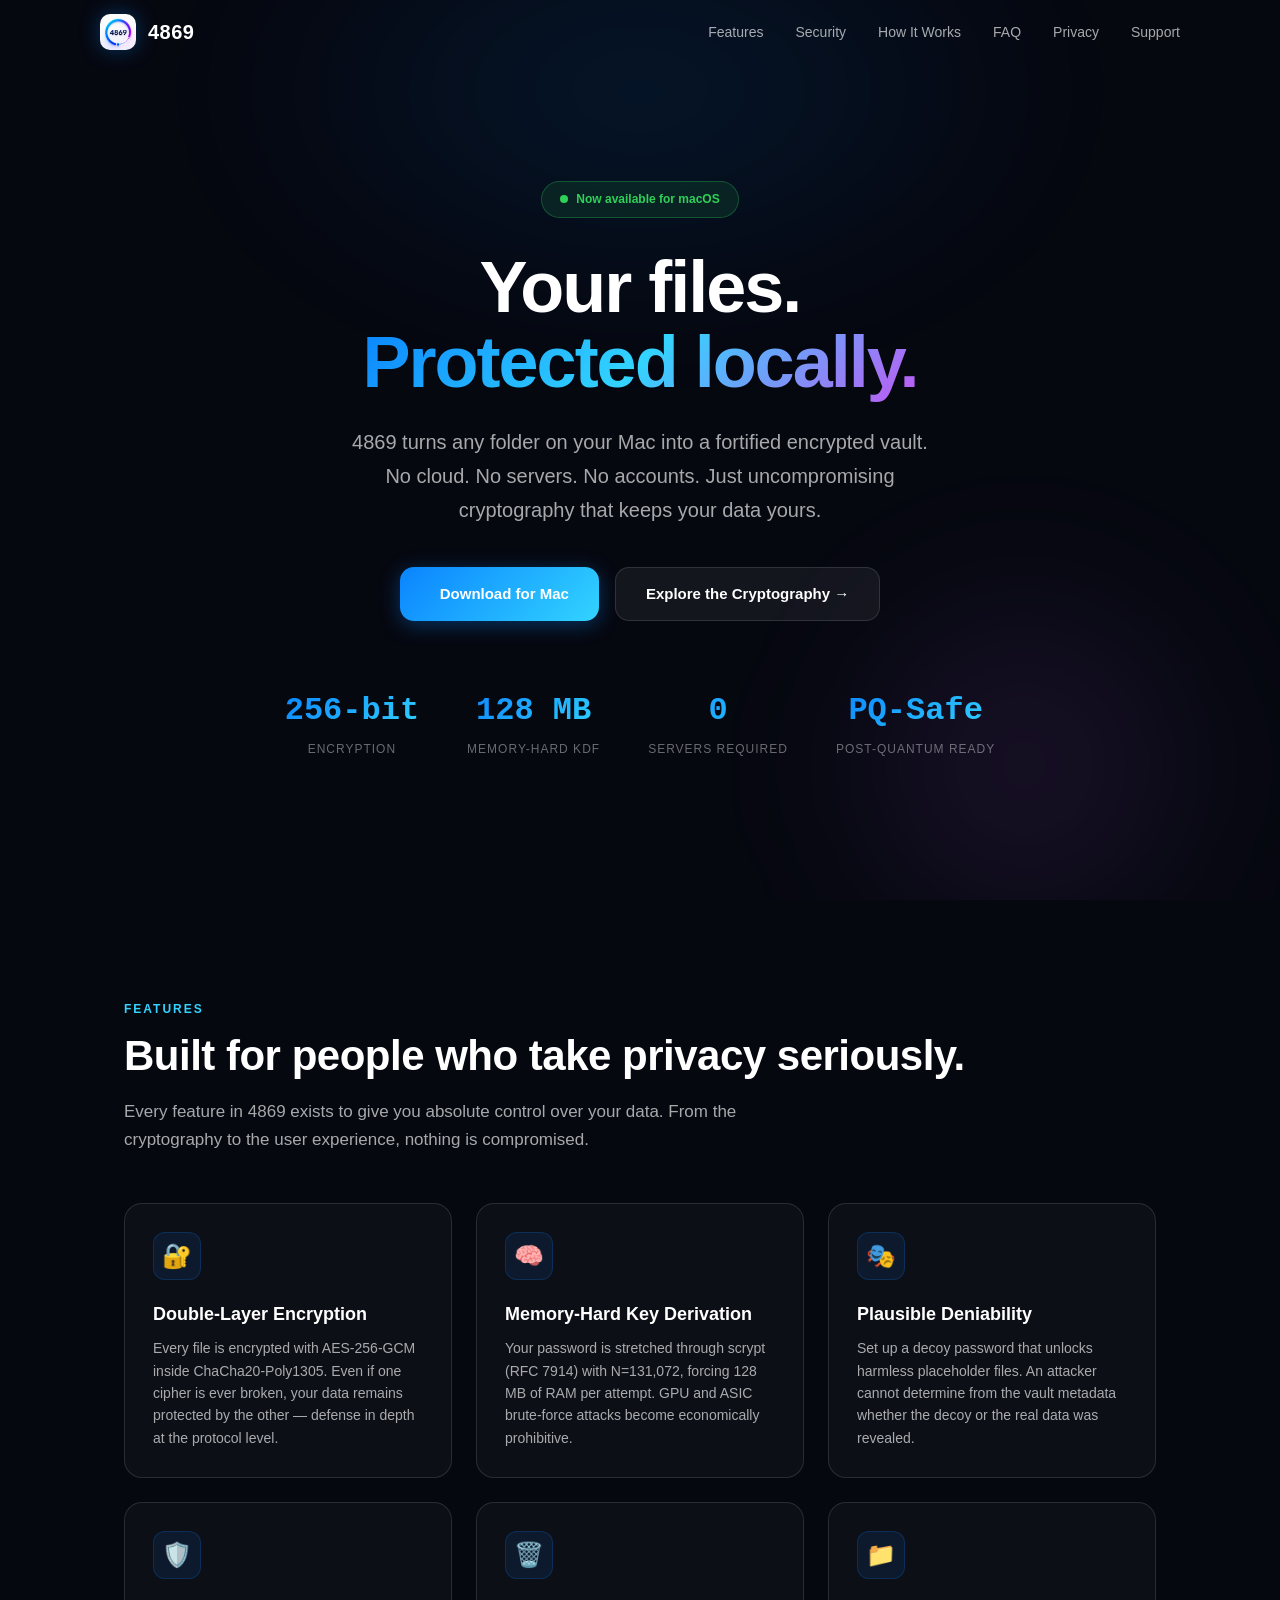
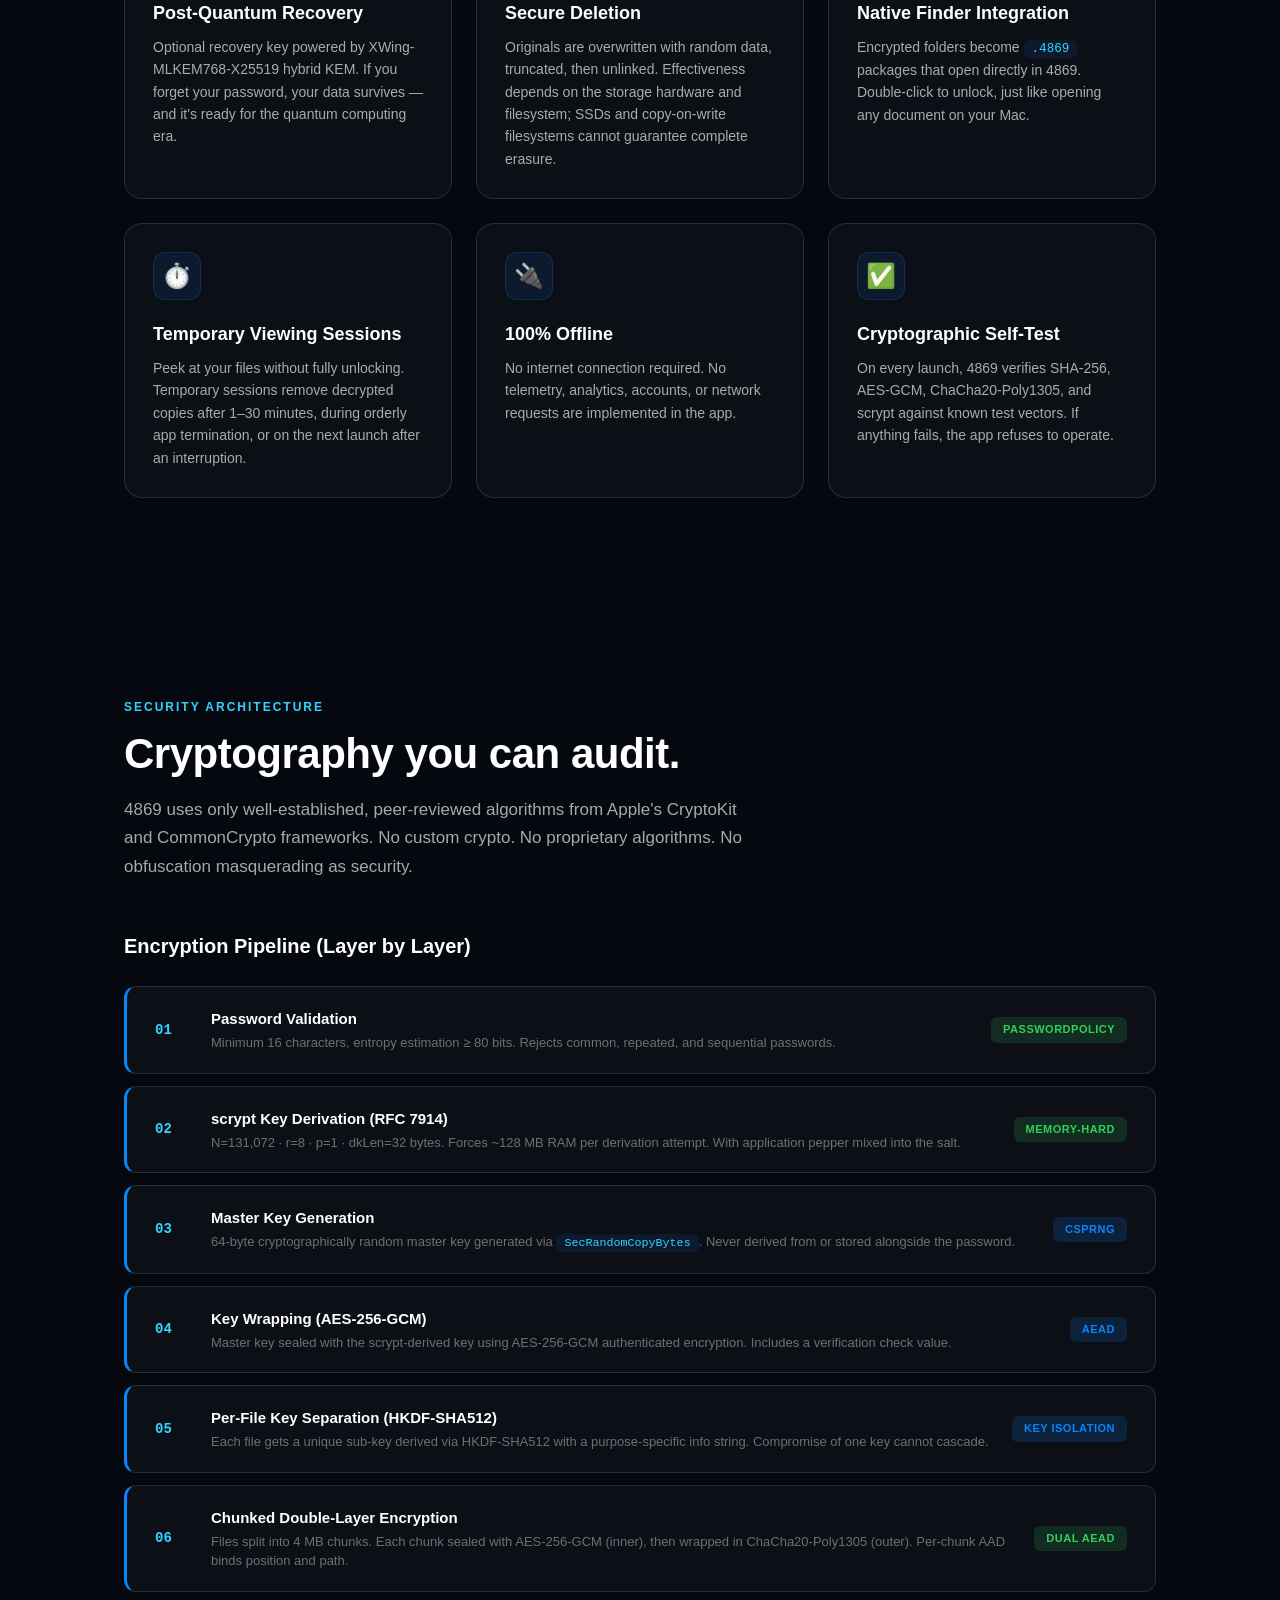
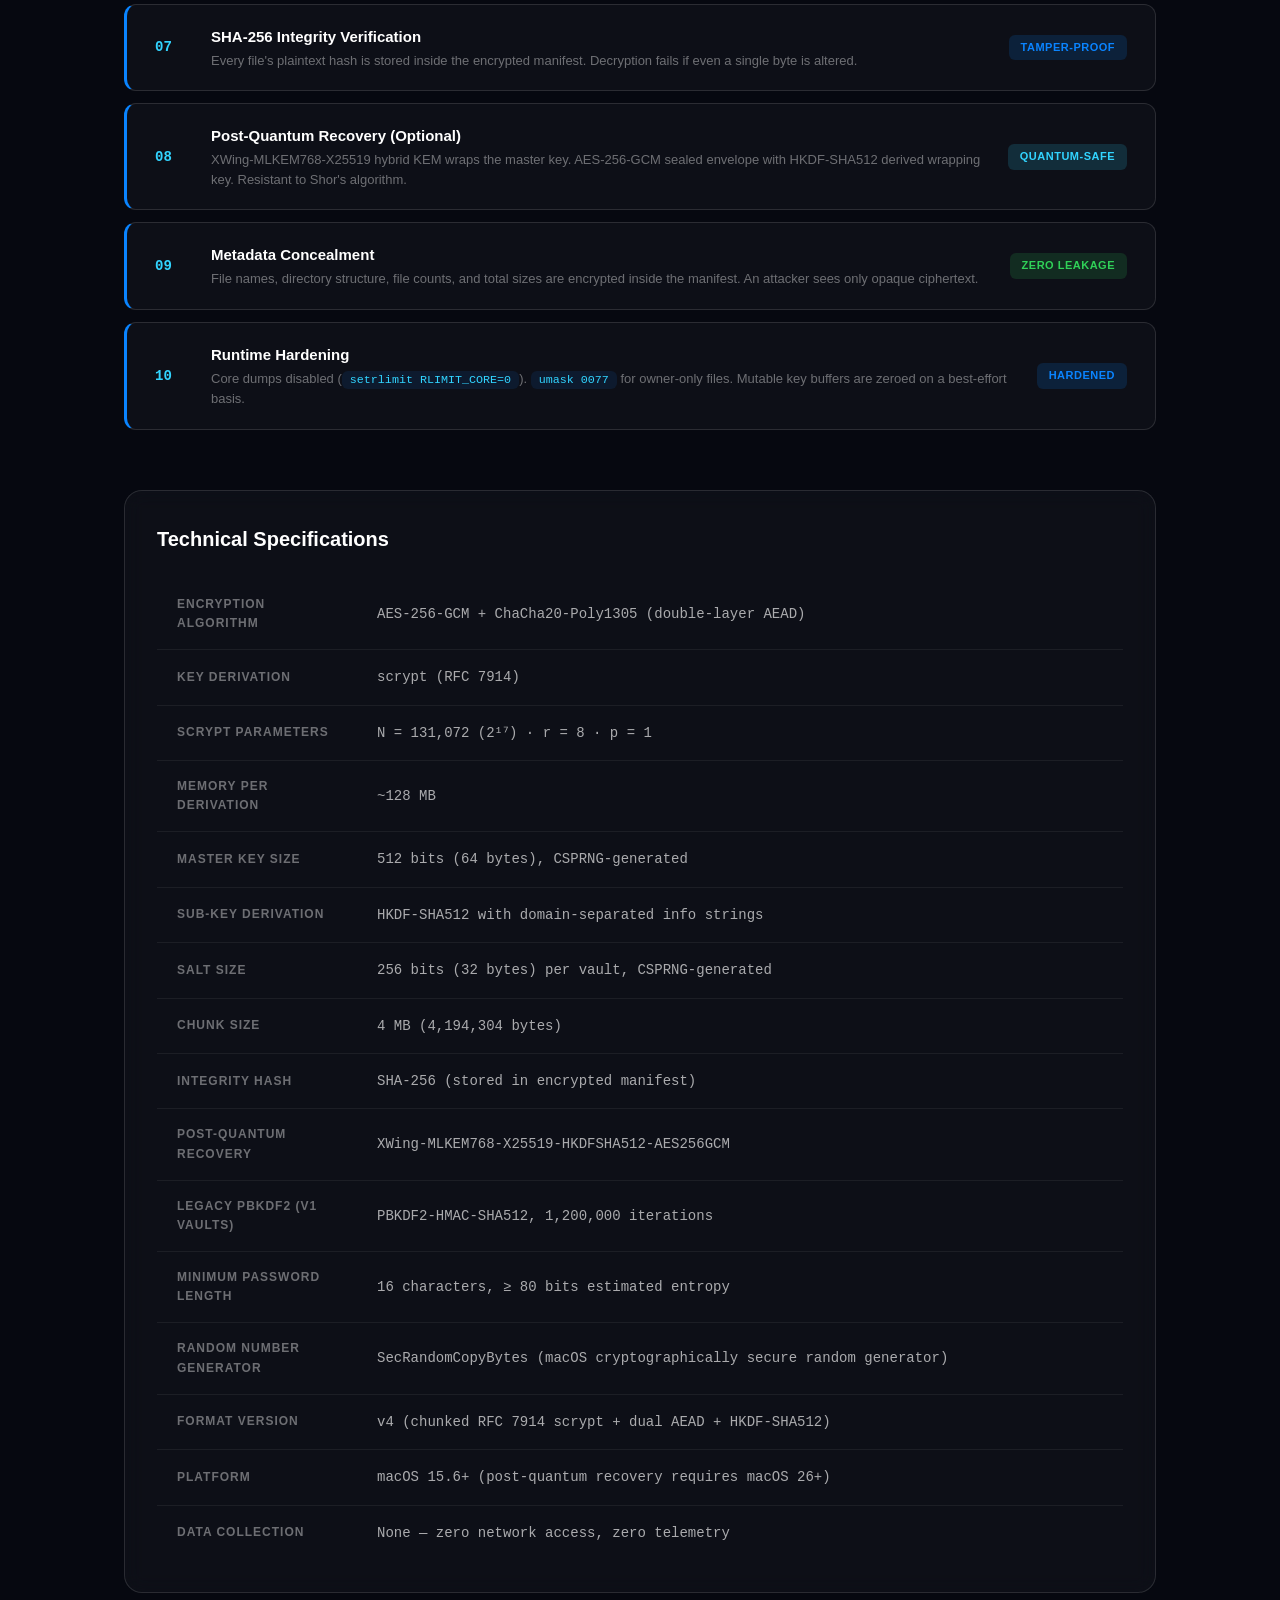
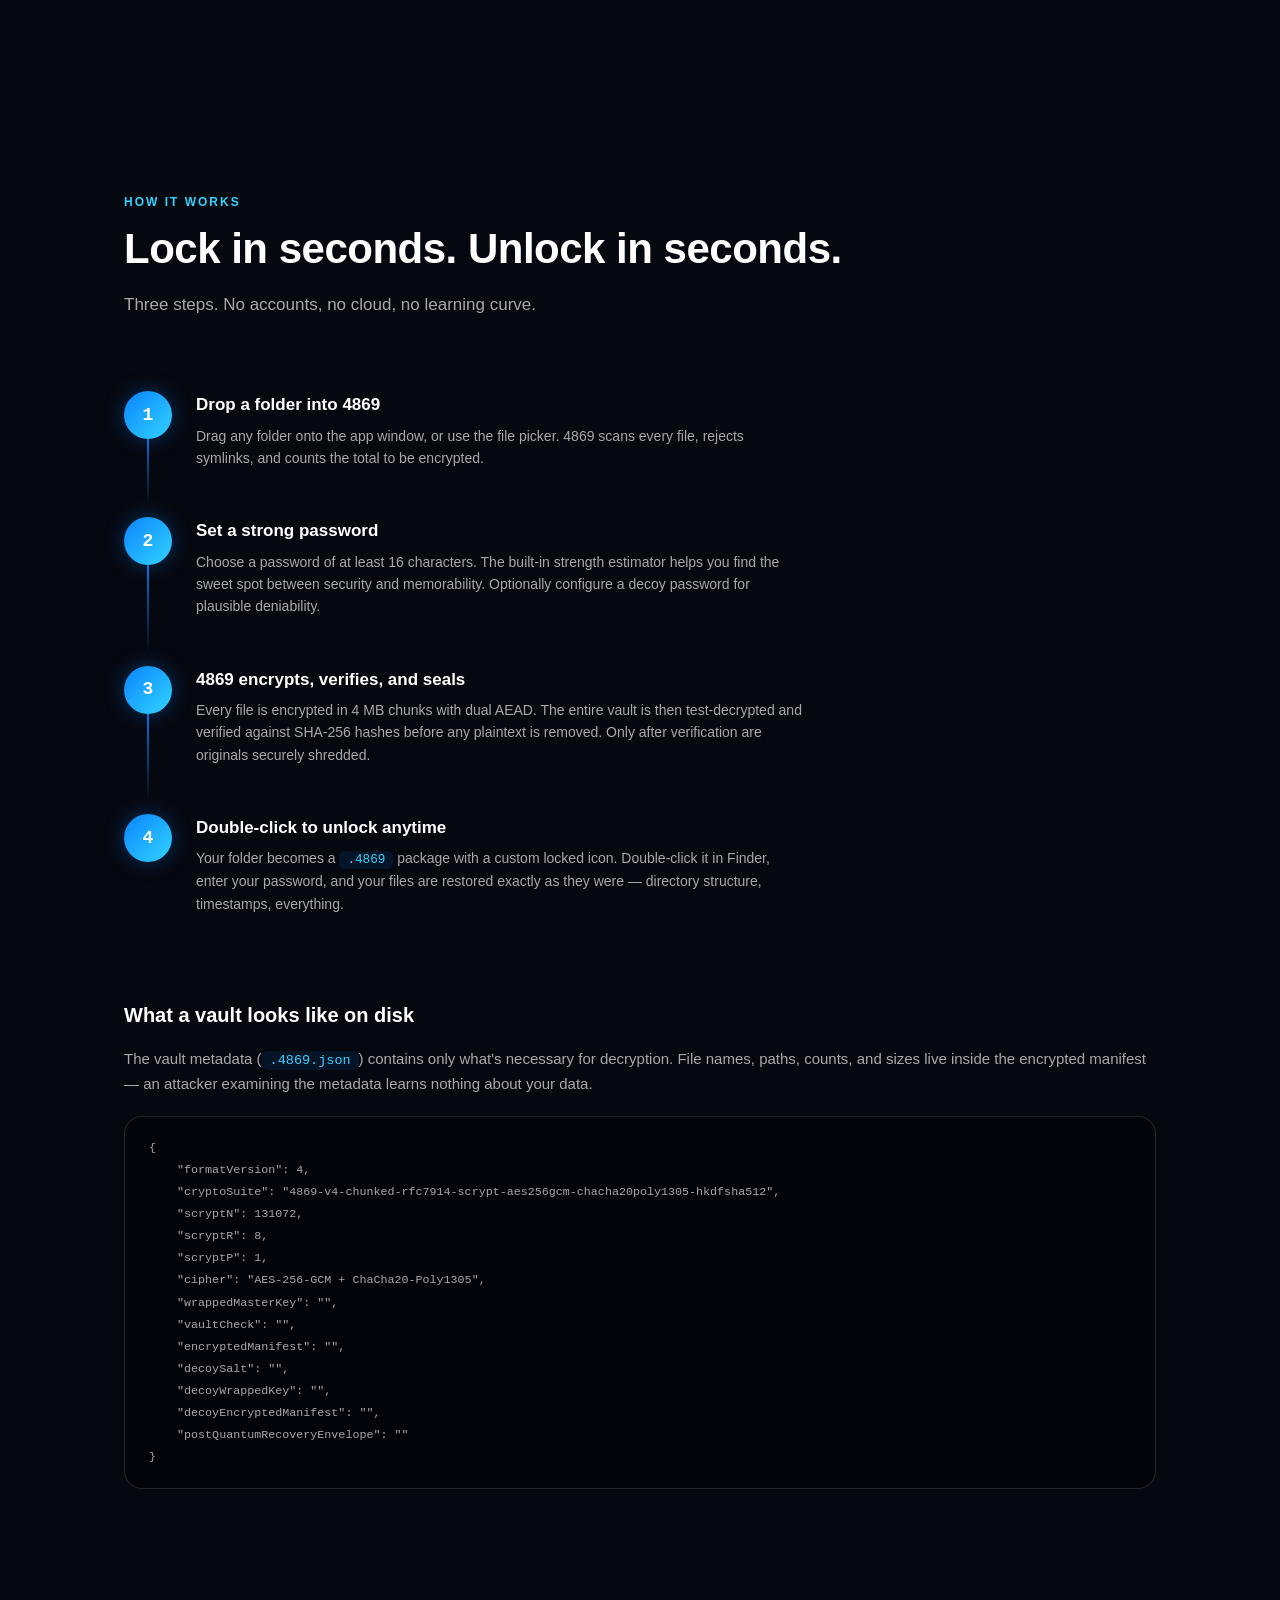
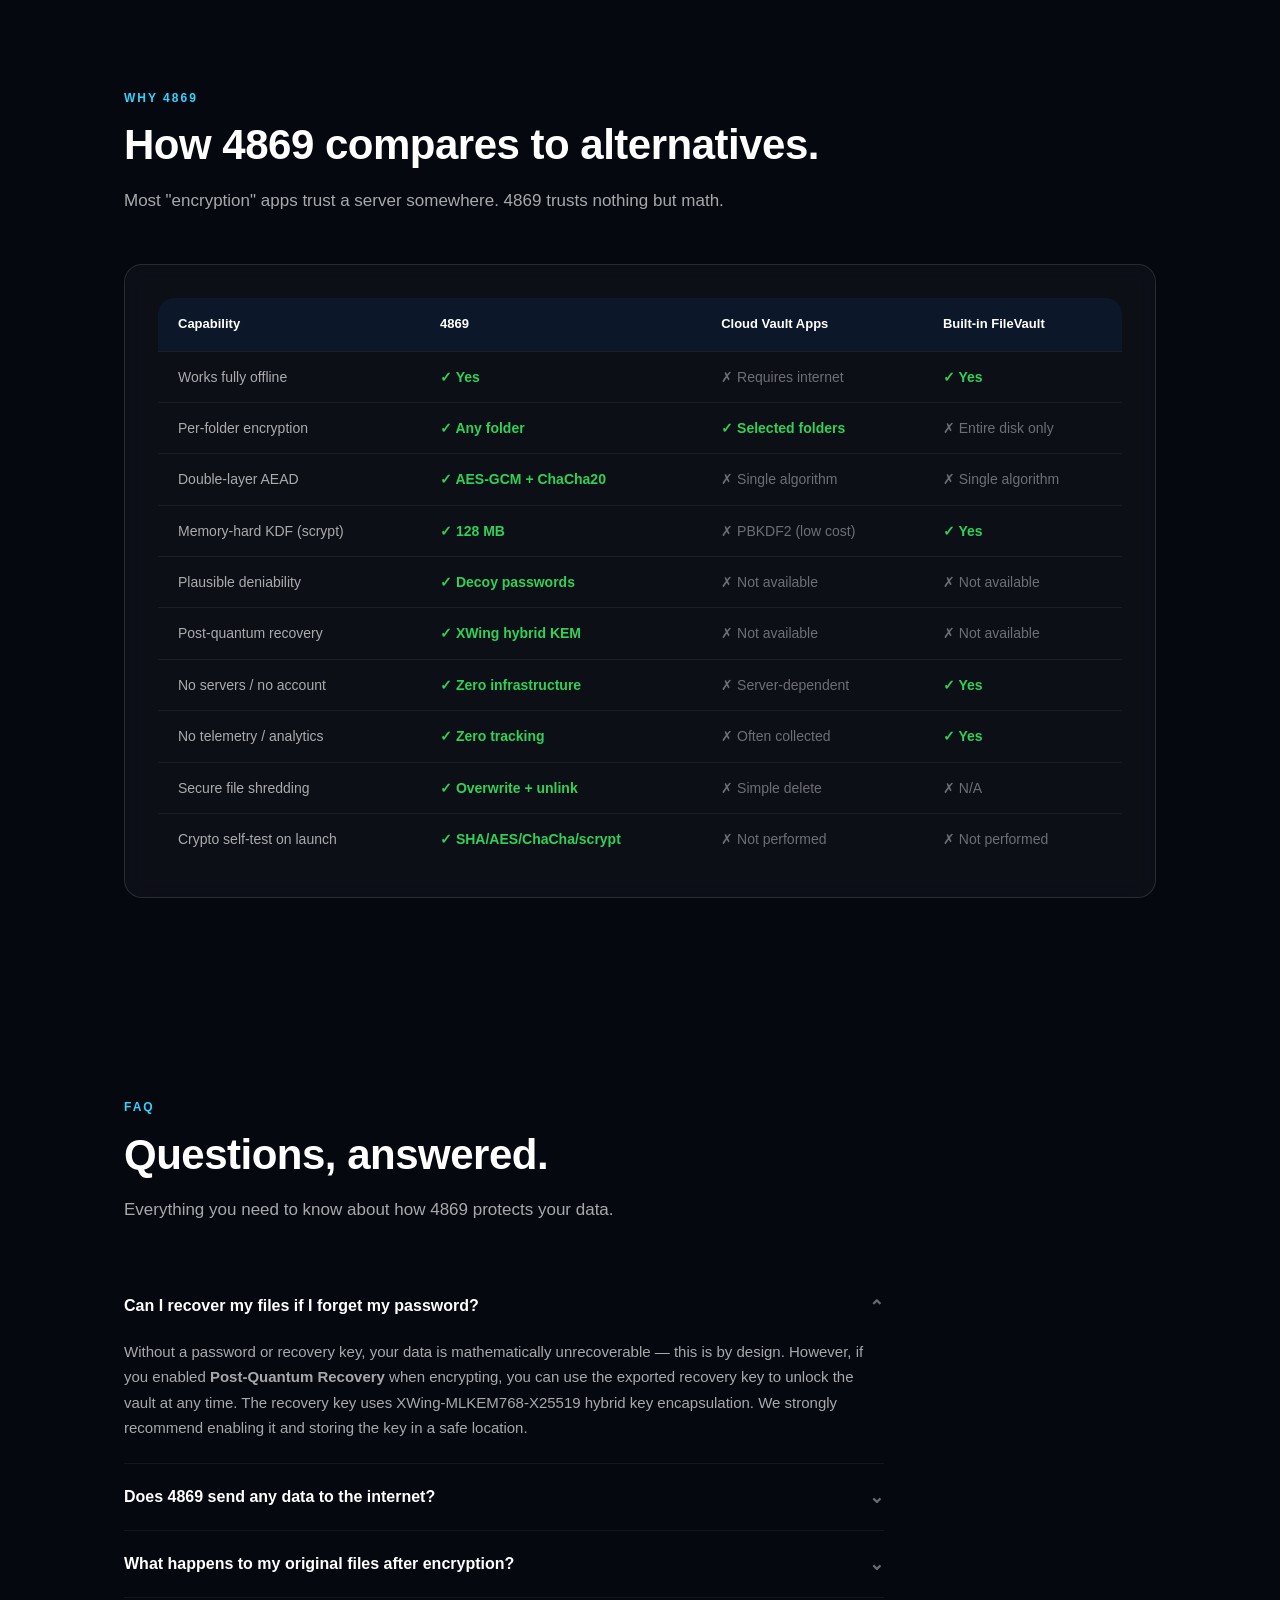
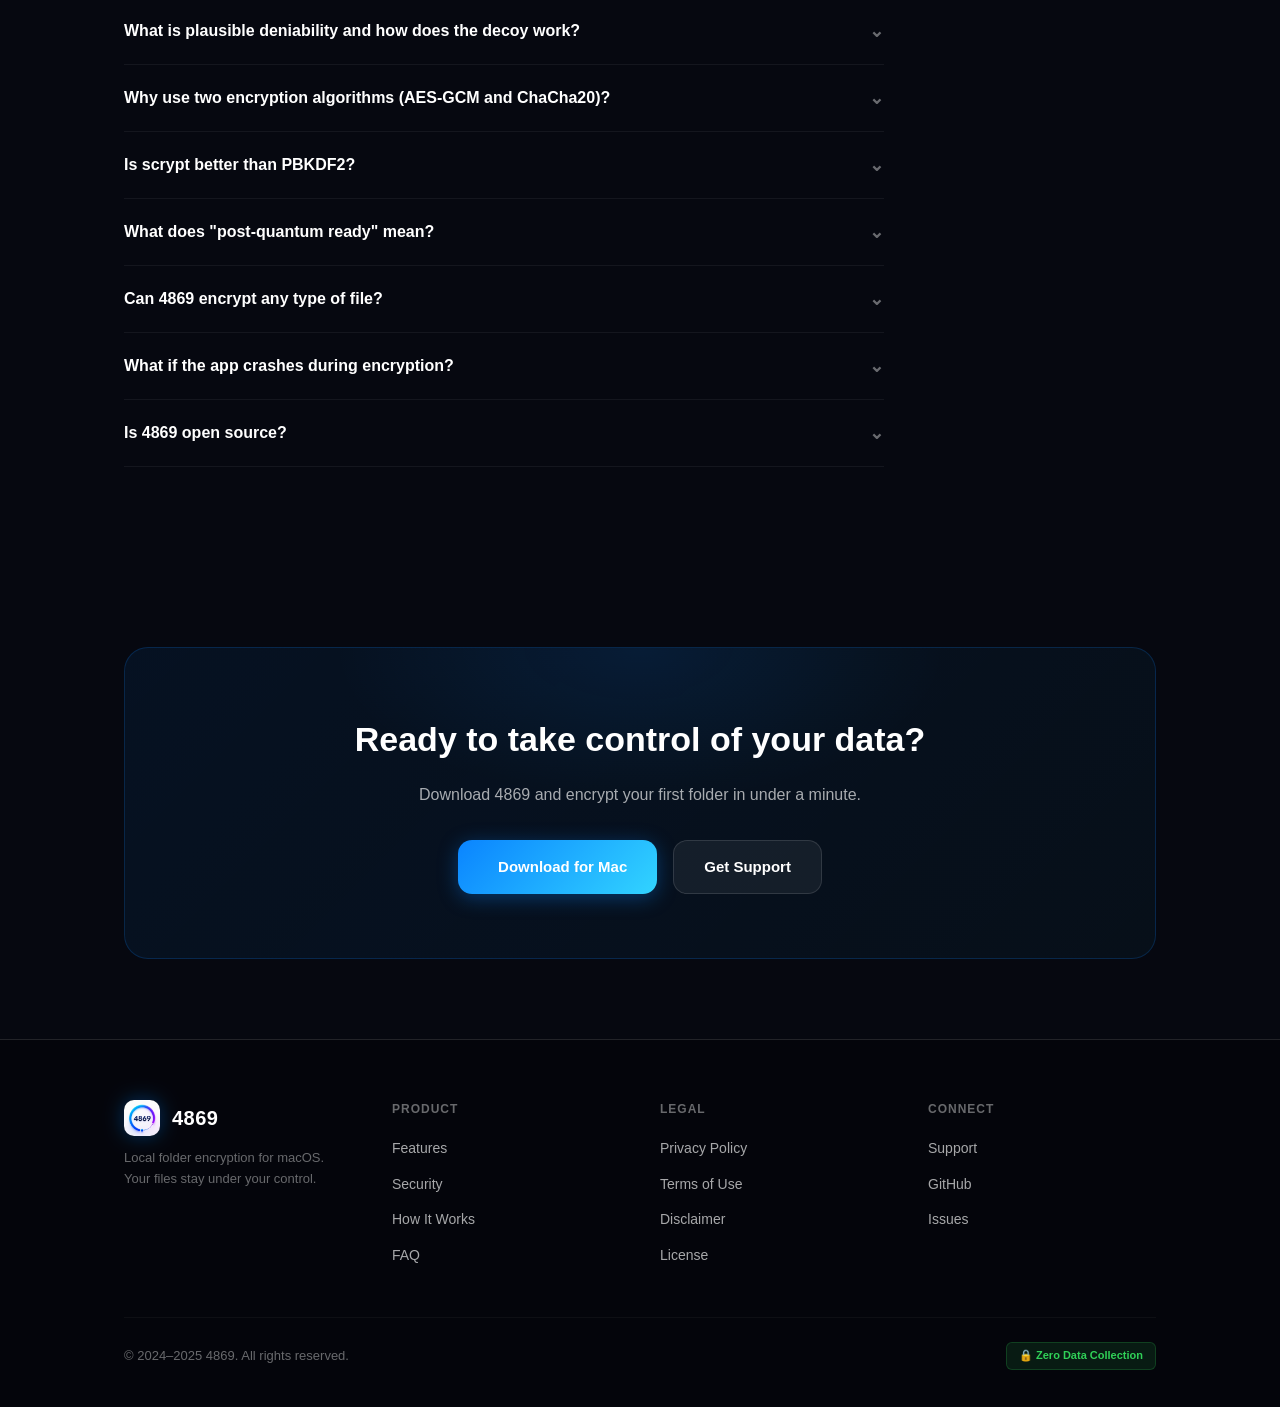
==== index.html @ 3e7af8b8 "Publish 4869 website" ====
<!DOCTYPE html>
<html lang="en">
<head>
    <meta charset="UTF-8">
    <meta name="viewport" content="width=device-width, initial-scale=1.0">
    <title>4869 — Local Encrypted Folder Vault for macOS</title>
    <meta name="description" content="4869 is a local encrypted folder vault for macOS. scrypt key derivation, AES-256-GCM + ChaCha20-Poly1305 double-layer encryption, post-quantum recovery, and plausible deniability. The app performs no network requests.">
    <meta name="keywords" content="encryption, AES-256, ChaCha20, scrypt, macOS, vault, folder encryption, post-quantum, plausible deniability, local encryption, zero-knowledge">
    <meta property="og:title" content="4869 — Local Encrypted Folder Vault">
    <meta property="og:description" content="Local folder encryption for macOS. No cloud service, accounts, telemetry, or tracking.">
    <meta property="og:type" content="website">
    <link rel="canonical" href="https://aaronyang47.github.io/4869/">
    <link rel="icon" type="image/png" href="images/logo.png">
    <link rel="stylesheet" href="css/style.css">
</head>
<body>
    <div class="bg-atmosphere"></div>

    <!-- ════════ NAVIGATION ════════ -->
    <nav class="navbar">
        <div class="nav-inner">
            <a href="index.html" class="nav-brand">
                <img src="images/logo.png" alt="4869 Logo" class="nav-logo-img">
                4869
            </a>
            <ul class="nav-links">
                <li><a href="#features">Features</a></li>
                <li><a href="#security">Security</a></li>
                <li><a href="#how-it-works">How It Works</a></li>
                <li><a href="#faq">FAQ</a></li>
                <li><a href="privacy-policy.html">Privacy</a></li>
                <li><a href="support.html">Support</a></li>
            </ul>
            <button class="nav-toggle" aria-label="Toggle menu">☰</button>
        </div>
    </nav>

    <!-- ════════ HERO ════════ -->
    <section class="hero" id="home">
        <div>
            <div class="hero-badge">
                <span class="dot"></span>
                Now available for macOS
            </div>
            <h1>Your files.<br><span class="gradient">Protected locally.</span></h1>
            <p class="hero-desc">
                4869 turns any folder on your Mac into a fortified encrypted vault.
                No cloud. No servers. No accounts. Just uncompromising cryptography
                that keeps your data yours.
            </p>
            <div class="hero-actions">
                <a href="https://github.com/AaronYang47/4869/releases/download/v1.0/4869-1.0.dmg" class="btn btn-primary">
                    <span></span> Download for Mac
                </a>
                <a href="#security" class="btn btn-secondary">
                    Explore the Cryptography →
                </a>
            </div>
            <div class="hero-stats">
                <div class="hero-stat">
                    <div class="hero-stat-value" data-count="256" data-suffix="-bit">0-bit</div>
                    <div class="hero-stat-label">Encryption</div>
                </div>
                <div class="hero-stat">
                    <div class="hero-stat-value" data-count="128" data-suffix=" MB">0 MB</div>
                    <div class="hero-stat-label">Memory-Hard KDF</div>
                </div>
                <div class="hero-stat">
                    <div class="hero-stat-value" data-count="0" data-suffix="">0</div>
                    <div class="hero-stat-label">Servers Required</div>
                </div>
                <div class="hero-stat">
                    <div class="hero-stat-value">PQ-Safe</div>
                    <div class="hero-stat-label">Post-Quantum Ready</div>
                </div>
            </div>
        </div>
    </section>

    <!-- ════════ FEATURES ════════ -->
    <section class="section" id="features">
        <div class="container">
            <div class="reveal">
                <div class="section-label">Features</div>
                <h2 class="section-title">Built for people who take privacy seriously.</h2>
                <p class="section-subtitle">
                    Every feature in 4869 exists to give you absolute control over your data.
                    From the cryptography to the user experience, nothing is compromised.
                </p>
            </div>

            <div class="feature-grid">
                <div class="feature-card reveal">
                    <div class="feature-icon">🔐</div>
                    <h3>Double-Layer Encryption</h3>
                    <p>Every file is encrypted with AES-256-GCM inside ChaCha20-Poly1305. Even if one cipher is ever broken, your data remains protected by the other — defense in depth at the protocol level.</p>
                </div>

                <div class="feature-card reveal">
                    <div class="feature-icon">🧠</div>
                    <h3>Memory-Hard Key Derivation</h3>
                    <p>Your password is stretched through scrypt (RFC 7914) with N=131,072, forcing 128 MB of RAM per attempt. GPU and ASIC brute-force attacks become economically prohibitive.</p>
                </div>

                <div class="feature-card reveal">
                    <div class="feature-icon">🎭</div>
                    <h3>Plausible Deniability</h3>
                    <p>Set up a decoy password that unlocks harmless placeholder files. An attacker cannot determine from the vault metadata whether the decoy or the real data was revealed.</p>
                </div>

                <div class="feature-card reveal">
                    <div class="feature-icon">🛡️</div>
                    <h3>Post-Quantum Recovery</h3>
                    <p>Optional recovery key powered by XWing-MLKEM768-X25519 hybrid KEM. If you forget your password, your data survives — and it's ready for the quantum computing era.</p>
                </div>

                <div class="feature-card reveal">
                    <div class="feature-icon">🗑️</div>
                    <h3>Secure Deletion</h3>
                    <p>Originals are overwritten with random data, truncated, then unlinked. Effectiveness depends on the storage hardware and filesystem; SSDs and copy-on-write filesystems cannot guarantee complete erasure.</p>
                </div>

                <div class="feature-card reveal">
                    <div class="feature-icon">📁</div>
                    <h3>Native Finder Integration</h3>
                    <p>Encrypted folders become <code>.4869</code> packages that open directly in 4869. Double-click to unlock, just like opening any document on your Mac.</p>
                </div>

                <div class="feature-card reveal">
                    <div class="feature-icon">⏱️</div>
                    <h3>Temporary Viewing Sessions</h3>
                    <p>Peek at your files without fully unlocking. Temporary sessions remove decrypted copies after 1–30 minutes, during orderly app termination, or on the next launch after an interruption.</p>
                </div>

                <div class="feature-card reveal">
                    <div class="feature-icon">🔌</div>
                    <h3>100% Offline</h3>
                    <p>No internet connection required. No telemetry, analytics, accounts, or network requests are implemented in the app.</p>
                </div>

                <div class="feature-card reveal">
                    <div class="feature-icon">✅</div>
                    <h3>Cryptographic Self-Test</h3>
                    <p>On every launch, 4869 verifies SHA-256, AES-GCM, ChaCha20-Poly1305, and scrypt against known test vectors. If anything fails, the app refuses to operate.</p>
                </div>
            </div>
        </div>
    </section>

    <!-- ════════ SECURITY ARCHITECTURE ════════ -->
    <section class="section" id="security">
        <div class="container">
            <div class="reveal">
                <div class="section-label">Security Architecture</div>
                <h2 class="section-title">Cryptography you can audit.</h2>
                <p class="section-subtitle">
                    4869 uses only well-established, peer-reviewed algorithms from Apple's
                    CryptoKit and CommonCrypto frameworks. No custom crypto. No proprietary
                    algorithms. No obfuscation masquerading as security.
                </p>
            </div>

            <!-- Crypto Stack -->
            <div class="reveal" style="margin-bottom: 60px;">
                <h3 style="font-size: 20px; margin-bottom: 24px;">Encryption Pipeline (Layer by Layer)</h3>
                <div class="crypto-stack">
                    <div class="crypto-layer">
                        <div class="crypto-layer-num">01</div>
                        <div>
                            <div class="crypto-layer-title">Password Validation</div>
                            <div class="crypto-layer-desc">Minimum 16 characters, entropy estimation ≥ 80 bits. Rejects common, repeated, and sequential passwords.</div>
                        </div>
                        <div class="crypto-layer-tag tag-excellent">PasswordPolicy</div>
                    </div>

                    <div class="crypto-layer">
                        <div class="crypto-layer-num">02</div>
                        <div>
                            <div class="crypto-layer-title">scrypt Key Derivation (RFC 7914)</div>
                            <div class="crypto-layer-desc">N=131,072 · r=8 · p=1 · dkLen=32 bytes. Forces ~128 MB RAM per derivation attempt. With application pepper mixed into the salt.</div>
                        </div>
                        <div class="crypto-layer-tag tag-excellent">Memory-Hard</div>
                    </div>

                    <div class="crypto-layer">
                        <div class="crypto-layer-num">03</div>
                        <div>
                            <div class="crypto-layer-title">Master Key Generation</div>
                            <div class="crypto-layer-desc">64-byte cryptographically random master key generated via <code>SecRandomCopyBytes</code>. Never derived from or stored alongside the password.</div>
                        </div>
                        <div class="crypto-layer-tag tag-strong">CSPRNG</div>
                    </div>

                    <div class="crypto-layer">
                        <div class="crypto-layer-num">04</div>
                        <div>
                            <div class="crypto-layer-title">Key Wrapping (AES-256-GCM)</div>
                            <div class="crypto-layer-desc">Master key sealed with the scrypt-derived key using AES-256-GCM authenticated encryption. Includes a verification check value.</div>
                        </div>
                        <div class="crypto-layer-tag tag-strong">AEAD</div>
                    </div>

                    <div class="crypto-layer">
                        <div class="crypto-layer-num">05</div>
                        <div>
                            <div class="crypto-layer-title">Per-File Key Separation (HKDF-SHA512)</div>
                            <div class="crypto-layer-desc">Each file gets a unique sub-key derived via HKDF-SHA512 with a purpose-specific info string. Compromise of one key cannot cascade.</div>
                        </div>
                        <div class="crypto-layer-tag tag-strong">Key Isolation</div>
                    </div>

                    <div class="crypto-layer">
                        <div class="crypto-layer-num">06</div>
                        <div>
                            <div class="crypto-layer-title">Chunked Double-Layer Encryption</div>
                            <div class="crypto-layer-desc">Files split into 4 MB chunks. Each chunk sealed with AES-256-GCM (inner), then wrapped in ChaCha20-Poly1305 (outer). Per-chunk AAD binds position and path.</div>
                        </div>
                        <div class="crypto-layer-tag tag-excellent">Dual AEAD</div>
                    </div>

                    <div class="crypto-layer">
                        <div class="crypto-layer-num">07</div>
                        <div>
                            <div class="crypto-layer-title">SHA-256 Integrity Verification</div>
                            <div class="crypto-layer-desc">Every file's plaintext hash is stored inside the encrypted manifest. Decryption fails if even a single byte is altered.</div>
                        </div>
                        <div class="crypto-layer-tag tag-strong">Tamper-Proof</div>
                    </div>

                    <div class="crypto-layer">
                        <div class="crypto-layer-num">08</div>
                        <div>
                            <div class="crypto-layer-title">Post-Quantum Recovery (Optional)</div>
                            <div class="crypto-layer-desc">XWing-MLKEM768-X25519 hybrid KEM wraps the master key. AES-256-GCM sealed envelope with HKDF-SHA512 derived wrapping key. Resistant to Shor's algorithm.</div>
                        </div>
                        <div class="crypto-layer-tag tag-quantum">Quantum-Safe</div>
                    </div>

                    <div class="crypto-layer">
                        <div class="crypto-layer-num">09</div>
                        <div>
                            <div class="crypto-layer-title">Metadata Concealment</div>
                            <div class="crypto-layer-desc">File names, directory structure, file counts, and total sizes are encrypted inside the manifest. An attacker sees only opaque ciphertext.</div>
                        </div>
                        <div class="crypto-layer-tag tag-excellent">Zero Leakage</div>
                    </div>

                    <div class="crypto-layer">
                        <div class="crypto-layer-num">10</div>
                        <div>
                            <div class="crypto-layer-title">Runtime Hardening</div>
                            <div class="crypto-layer-desc">Core dumps disabled (<code>setrlimit RLIMIT_CORE=0</code>). <code>umask 0077</code> for owner-only files. Mutable key buffers are zeroed on a best-effort basis.</div>
                        </div>
                        <div class="crypto-layer-tag tag-strong">Hardened</div>
                    </div>
                </div>
            </div>

            <!-- Technical Specs Table -->
            <div class="reveal glass-card" style="overflow-x: auto;">
                <h3 style="font-size: 20px; margin-bottom: 24px;">Technical Specifications</h3>
                <table class="specs-table">
                    <tr>
                        <th>Encryption Algorithm</th>
                        <td>AES-256-GCM + ChaCha20-Poly1305 (double-layer AEAD)</td>
                    </tr>
                    <tr>
                        <th>Key Derivation</th>
                        <td>scrypt (RFC 7914)</td>
                    </tr>
                    <tr>
                        <th>scrypt Parameters</th>
                        <td>N = 131,072 (2¹⁷) · r = 8 · p = 1</td>
                    </tr>
                    <tr>
                        <th>Memory per Derivation</th>
                        <td>~128 MB</td>
                    </tr>
                    <tr>
                        <th>Master Key Size</th>
                        <td>512 bits (64 bytes), CSPRNG-generated</td>
                    </tr>
                    <tr>
                        <th>Sub-Key Derivation</th>
                        <td>HKDF-SHA512 with domain-separated info strings</td>
                    </tr>
                    <tr>
                        <th>Salt Size</th>
                        <td>256 bits (32 bytes) per vault, CSPRNG-generated</td>
                    </tr>
                    <tr>
                        <th>Chunk Size</th>
                        <td>4 MB (4,194,304 bytes)</td>
                    </tr>
                    <tr>
                        <th>Integrity Hash</th>
                        <td>SHA-256 (stored in encrypted manifest)</td>
                    </tr>
                    <tr>
                        <th>Post-Quantum Recovery</th>
                        <td>XWing-MLKEM768-X25519-HKDFSHA512-AES256GCM</td>
                    </tr>
                    <tr>
                        <th>Legacy PBKDF2 (v1 vaults)</th>
                        <td>PBKDF2-HMAC-SHA512, 1,200,000 iterations</td>
                    </tr>
                    <tr>
                        <th>Minimum Password Length</th>
                        <td>16 characters, ≥ 80 bits estimated entropy</td>
                    </tr>
                    <tr>
                        <th>Random Number Generator</th>
                        <td>SecRandomCopyBytes (macOS cryptographically secure random generator)</td>
                    </tr>
                    <tr>
                        <th>Format Version</th>
                        <td>v4 (chunked RFC 7914 scrypt + dual AEAD + HKDF-SHA512)</td>
                    </tr>
                    <tr>
                        <th>Platform</th>
                        <td>macOS 15.6+ (post-quantum recovery requires macOS 26+)</td>
                    </tr>
                    <tr>
                        <th>Data Collection</th>
                        <td>None — zero network access, zero telemetry</td>
                    </tr>
                </table>
            </div>
        </div>
    </section>

    <!-- ════════ HOW IT WORKS ════════ -->
    <section class="section" id="how-it-works">
        <div class="container">
            <div class="reveal">
                <div class="section-label">How It Works</div>
                <h2 class="section-title">Lock in seconds. Unlock in seconds.</h2>
                <p class="section-subtitle">
                    Three steps. No accounts, no cloud, no learning curve.
                </p>
            </div>

            <div class="reveal" style="max-width: 680px;">
                <div class="step-flow">
                    <div class="step-item">
                        <div class="step-num">1</div>
                        <div class="step-content">
                            <h3>Drop a folder into 4869</h3>
                            <p>Drag any folder onto the app window, or use the file picker. 4869 scans every file, rejects symlinks, and counts the total to be encrypted.</p>
                        </div>
                    </div>
                    <div class="step-item">
                        <div class="step-num">2</div>
                        <div class="step-content">
                            <h3>Set a strong password</h3>
                            <p>Choose a password of at least 16 characters. The built-in strength estimator helps you find the sweet spot between security and memorability. Optionally configure a decoy password for plausible deniability.</p>
                        </div>
                    </div>
                    <div class="step-item">
                        <div class="step-num">3</div>
                        <div class="step-content">
                            <h3>4869 encrypts, verifies, and seals</h3>
                            <p>Every file is encrypted in 4 MB chunks with dual AEAD. The entire vault is then test-decrypted and verified against SHA-256 hashes before any plaintext is removed. Only after verification are originals securely shredded.</p>
                        </div>
                    </div>
                    <div class="step-item">
                        <div class="step-num">4</div>
                        <div class="step-content">
                            <h3>Double-click to unlock anytime</h3>
                            <p>Your folder becomes a <code>.4869</code> package with a custom locked icon. Double-click it in Finder, enter your password, and your files are restored exactly as they were — directory structure, timestamps, everything.</p>
                        </div>
                    </div>
                </div>
            </div>

            <!-- Code Example: Metadata Structure -->
            <div class="reveal" style="margin-top: 60px;">
                <h3 style="font-size: 20px; margin-bottom: 16px;">What a vault looks like on disk</h3>
                <p style="color: var(--text-secondary); margin-bottom: 20px; font-size: 15px;">
                    The vault metadata (<code>.4869.json</code>) contains only what's necessary for decryption.
                    File names, paths, counts, and sizes live inside the encrypted manifest —
                    an attacker examining the metadata learns nothing about your data.
                </p>
<pre><code>{
    "formatVersion": 4,
    "cryptoSuite": "4869-v4-chunked-rfc7914-scrypt-aes256gcm-chacha20poly1305-hkdfsha512",
    "scryptN": 131072,
    "scryptR": 8,
    "scryptP": 1,
    "cipher": "AES-256-GCM + ChaCha20-Poly1305",
    "wrappedMasterKey": "<base64: AES-256-GCM sealed master key>",
    "vaultCheck": "<base64: AEAD authentication check value>",
    "encryptedManifest": "<base64: dual-layer encrypted file manifest>",
    "decoySalt": "<base64: indistinguishable from real or random>",
    "decoyWrappedKey": "<base64: indistinguishable from real or random>",
    "decoyEncryptedManifest": "<base64: indistinguishable from real or random>",
    "postQuantumRecoveryEnvelope": "<base64: optional PQ recovery envelope>"
}</code></pre>
            </div>
        </div>
    </section>

    <!-- ════════ COMPARISON ════════ -->
    <section class="section" id="comparison">
        <div class="container">
            <div class="reveal">
                <div class="section-label">Why 4869</div>
                <h2 class="section-title">How 4869 compares to alternatives.</h2>
                <p class="section-subtitle">
                    Most "encryption" apps trust a server somewhere. 4869 trusts nothing but math.
                </p>
            </div>

            <div class="reveal glass-card" style="overflow-x: auto;">
                <table class="comparison-table">
                    <thead>
                        <tr>
                            <th>Capability</th>
                            <th>4869</th>
                            <th>Cloud Vault Apps</th>
                            <th>Built-in FileVault</th>
                        </tr>
                    </thead>
                    <tbody>
                        <tr>
                            <td>Works fully offline</td>
                            <td class="check">✓ Yes</td>
                            <td class="cross">✗ Requires internet</td>
                            <td class="check">✓ Yes</td>
                        </tr>
                        <tr>
                            <td>Per-folder encryption</td>
                            <td class="check">✓ Any folder</td>
                            <td class="check">✓ Selected folders</td>
                            <td class="cross">✗ Entire disk only</td>
                        </tr>
                        <tr>
                            <td>Double-layer AEAD</td>
                            <td class="check">✓ AES-GCM + ChaCha20</td>
                            <td class="cross">✗ Single algorithm</td>
                            <td class="cross">✗ Single algorithm</td>
                        </tr>
                        <tr>
                            <td>Memory-hard KDF (scrypt)</td>
                            <td class="check">✓ 128 MB</td>
                            <td class="cross">✗ PBKDF2 (low cost)</td>
                            <td class="check">✓ Yes</td>
                        </tr>
                        <tr>
                            <td>Plausible deniability</td>
                            <td class="check">✓ Decoy passwords</td>
                            <td class="cross">✗ Not available</td>
                            <td class="cross">✗ Not available</td>
                        </tr>
                        <tr>
                            <td>Post-quantum recovery</td>
                            <td class="check">✓ XWing hybrid KEM</td>
                            <td class="cross">✗ Not available</td>
                            <td class="cross">✗ Not available</td>
                        </tr>
                        <tr>
                            <td>No servers / no account</td>
                            <td class="check">✓ Zero infrastructure</td>
                            <td class="cross">✗ Server-dependent</td>
                            <td class="check">✓ Yes</td>
                        </tr>
                        <tr>
                            <td>No telemetry / analytics</td>
                            <td class="check">✓ Zero tracking</td>
                            <td class="cross">✗ Often collected</td>
                            <td class="check">✓ Yes</td>
                        </tr>
                        <tr>
                            <td>Secure file shredding</td>
                            <td class="check">✓ Overwrite + unlink</td>
                            <td class="cross">✗ Simple delete</td>
                            <td class="cross">✗ N/A</td>
                        </tr>
                        <tr>
                            <td>Crypto self-test on launch</td>
                            <td class="check">✓ SHA/AES/ChaCha/scrypt</td>
                            <td class="cross">✗ Not performed</td>
                            <td class="cross">✗ Not performed</td>
                        </tr>
                    </tbody>
                </table>
            </div>
        </div>
    </section>

    <!-- ════════ FAQ ════════ -->
    <section class="section" id="faq">
        <div class="container">
            <div class="reveal">
                <div class="section-label">FAQ</div>
                <h2 class="section-title">Questions, answered.</h2>
                <p class="section-subtitle">
                    Everything you need to know about how 4869 protects your data.
                </p>
            </div>

            <div class="reveal" style="max-width: 760px;">
                <div class="faq-item open">
                    <button class="faq-question">
                        Can I recover my files if I forget my password?
                        <span class="chevron">⌄</span>
                    </button>
                    <div class="faq-answer">
                        <div class="faq-answer-inner">
                            Without a password or recovery key, your data is mathematically unrecoverable — this is by design. However, if you enabled <strong>Post-Quantum Recovery</strong> when encrypting, you can use the exported recovery key to unlock the vault at any time. The recovery key uses XWing-MLKEM768-X25519 hybrid key encapsulation. We strongly recommend enabling it and storing the key in a safe location.
                        </div>
                    </div>
                </div>

                <div class="faq-item">
                    <button class="faq-question">
                        Does 4869 send any data to the internet?
                        <span class="chevron">⌄</span>
                    </button>
                    <div class="faq-answer">
                        <div class="faq-answer-inner">
                            No. The current version implements no servers, API calls, telemetry, crash reporting, analytics, or other network requests. You can run 4869 with your network connection disabled; its local encryption features work identically.
                        </div>
                    </div>
                </div>

                <div class="faq-item">
                    <button class="faq-question">
                        What happens to my original files after encryption?
                        <span class="chevron">⌄</span>
                    </button>
                    <div class="faq-answer">
                        <div class="faq-answer-inner">
                            After every encrypted file has been verified by test-decrypting it and checking its SHA-256 hash, 4869 securely shreds the originals. Each file is overwritten with cryptographically random data, truncated to zero bytes, then unlinked from the filesystem. This makes recovery with forensic tools (TestDisk, PhotoRec, Autopsy) impractical. On SSDs with wear-leveling, no software can guarantee 100% destruction, but 4869 raises the bar as high as the hardware allows.
                        </div>
                    </div>
                </div>

                <div class="faq-item">
                    <button class="faq-question">
                        What is plausible deniability and how does the decoy work?
                        <span class="chevron">⌄</span>
                    </button>
                    <div class="faq-answer">
                        <div class="faq-answer-inner">
                            When you set a decoy password, 4869 creates a second, hidden encrypted "slot" inside the vault metadata. If you are ever coerced into revealing your password, you can provide the decoy password instead. It will unlock a separate set of harmless files (either files you designate or a default placeholder). The vault metadata is designed so that an examiner cannot determine from its structure whether the real or decoy password was used. Even when no decoy is configured, the decoy fields are filled with random data that is indistinguishable from real encrypted content.
                        </div>
                    </div>
                </div>

                <div class="faq-item">
                    <button class="faq-question">
                        Why use two encryption algorithms (AES-GCM and ChaCha20)?
                        <span class="chevron">⌄</span>
                    </button>
                    <div class="faq-answer">
                        <div class="faq-answer-inner">
                            Defense in depth. Each file chunk is first sealed with AES-256-GCM, then the result is wrapped in ChaCha20-Poly1305. Both are authenticated encryption schemes (AEAD) — they provide confidentiality and integrity simultaneously. Using two independent algorithms means that even if a catastrophic vulnerability were discovered in one cipher, the other would still protect your data. This is the same principle behind TLS 1.3's hybrid designs.
                        </div>
                    </div>
                </div>

                <div class="faq-item">
                    <button class="faq-question">
                        Is scrypt better than PBKDF2?
                        <span class="chevron">⌄</span>
                    </button>
                    <div class="faq-answer">
                        <div class="faq-answer-inner">
                            For password-based encryption, yes. PBKDF2 is CPU-hard but not memory-hard — an attacker can build specialized hardware (ASICs) that compute millions of PBKDF2 attempts in parallel for very little cost. scrypt (RFC 7914) is both CPU-hard and memory-hard: each derivation attempt requires ~128 MB of RAM, which means an attacker would need to provision enormous amounts of memory to parallelize brute-force attacks. A 24 GB GPU can only run about 180 concurrent scrypt instances, making large-scale attacks economically impractical.
                        </div>
                    </div>
                </div>

                <div class="faq-item">
                    <button class="faq-question">
                        What does "post-quantum ready" mean?
                        <span class="chevron">⌄</span>
                    </button>
                    <div class="faq-answer">
                        <div class="faq-answer-inner">
                            Traditional public-key cryptography (RSA, ECC, Diffie-Hellman) can be broken by a sufficiently powerful quantum computer using Shor's algorithm. 4869's optional recovery system uses XWing, a hybrid Key Encapsulation Mechanism that combines ML-KEM-768 (NIST's post-quantum standard, formerly CRYSTALS-Kyber) with X25519 (classical elliptic curve). This means the recovery key remains secure even if large-scale quantum computers become a reality. XWing is available starting from macOS 26.
                        </div>
                    </div>
                </div>

                <div class="faq-item">
                    <button class="faq-question">
                        Can 4869 encrypt any type of file?
                        <span class="chevron">⌄</span>
                    </button>
                    <div class="faq-answer">
                        <div class="faq-answer-inner">
                            4869 can encrypt any regular file — documents, photos, videos, databases, archives, source code, anything. It preserves the complete directory structure (including empty folders) and file modification timestamps. The only restriction is that symbolic links are rejected for security reasons. There is no file size limit; large files are processed in 4 MB chunks to keep memory usage flat.
                        </div>
                    </div>
                </div>

                <div class="faq-item">
                    <button class="faq-question">
                        What if the app crashes during encryption?
                        <span class="chevron">⌄</span>
                    </button>
                    <div class="faq-answer">
                        <div class="faq-answer-inner">
                            4869 is designed for crash safety. During encryption, all work happens in temporary directories. The original files are not touched until every encrypted chunk has been written, verified by test-decryption, and confirmed via SHA-256. Only then are originals removed. If the app crashes at any point, the temporary data is cleaned up on the next launch, and your original files remain completely intact. The app also supports a rollback mechanism that re-decrypts committed data if plaintext cleanup fails.
                        </div>
                    </div>
                </div>

                <div class="faq-item">
                    <button class="faq-question">
                        Is 4869 open source?
                        <span class="chevron">⌄</span>
                    </button>
                    <div class="faq-answer">
                        <div class="faq-answer-inner">
                            The website, release downloads, security documentation, and issue tracker are available on <a href="https://github.com/AaronYang47/4869" style="color: var(--accent-cyan);">GitHub</a>. The cryptographic design is documented for independent review.
                        </div>
                    </div>
                </div>
            </div>
        </div>
    </section>

    <!-- ════════ CTA ════════ -->
    <section class="section cta-section">
        <div class="container">
            <div class="cta-box reveal">
                <h2>Ready to take control of your data?</h2>
                <p>Download 4869 and encrypt your first folder in under a minute.</p>
                <div class="hero-actions">
                    <a href="https://github.com/AaronYang47/4869/releases/download/v1.0/4869-1.0.dmg" class="btn btn-primary">
                        <span></span> Download for Mac
                    </a>
                    <a href="support.html" class="btn btn-secondary">Get Support</a>
                </div>
            </div>
        </div>
    </section>

    <!-- ════════ FOOTER ════════ -->
    <footer class="footer">
        <div class="container">
            <div class="footer-grid">
                <div class="footer-brand">
                    <div class="nav-brand">
                        <img src="images/logo.png" alt="4869 Logo" class="nav-logo-img">
                        4869
                    </div>
                    <p>Local folder encryption for macOS. Your files stay under your control.</p>
                </div>
                <div class="footer-col">
                    <h4>Product</h4>
                    <ul>
                        <li><a href="#features">Features</a></li>
                        <li><a href="#security">Security</a></li>
                        <li><a href="#how-it-works">How It Works</a></li>
                        <li><a href="#faq">FAQ</a></li>
                    </ul>
                </div>
                <div class="footer-col">
                    <h4>Legal</h4>
                    <ul>
                        <li><a href="privacy-policy.html">Privacy Policy</a></li>
                        <li><a href="terms.html">Terms of Use</a></li>
                        <li><a href="terms.html#disclaimer">Disclaimer</a></li>
                        <li><a href="terms.html#license">License</a></li>
                    </ul>
                </div>
                <div class="footer-col">
                    <h4>Connect</h4>
                    <ul>
                        <li><a href="support.html">Support</a></li>
                        <li><a href="https://github.com/AaronYang47/4869">GitHub</a></li>
                        <li><a href="https://github.com/AaronYang47/4869/issues">Issues</a></li>
                    </ul>
                </div>
            </div>
            <div class="footer-bottom">
                <p>&copy; 2024–2025 4869. All rights reserved.</p>
                <span class="footer-badge">🔒 Zero Data Collection</span>
            </div>
        </div>
    </footer>

    <script src="js/main.js"></script>
</body>
</html>
---- css/style.css ----
/* ============================================
   4869 — Encryption Vault Website
   Dark Glass-Morphism Design System
   ============================================ */

:root {
    --bg-primary: #060810;
    --bg-secondary: #0a0e1a;
    --bg-card: rgba(255, 255, 255, 0.03);
    --bg-card-hover: rgba(255, 255, 255, 0.05);
    --glass-border: rgba(255, 255, 255, 0.12);
    --text-primary: #ffffff;
    --text-secondary: rgba(255, 255, 255, 0.65);
    --text-tertiary: rgba(255, 255, 255, 0.4);
    --accent: #0a84ff;
    --accent-glow: rgba(10, 132, 255, 0.35);
    --accent-cyan: #32d4ff;
    --accent-green: #30d158;
    --accent-orange: #ff9f0a;
    --accent-red: #ff453a;
    --accent-purple: #bf5af2;
    --radius-sm: 12px;
    --radius-md: 18px;
    --radius-lg: 24px;
    --transition: 0.3s cubic-bezier(0.4, 0, 0.2, 1);
    --font-sans: -apple-system, BlinkMacSystemFont, 'SF Pro Display', 'Inter', 'Segoe UI', Roboto, sans-serif;
    --font-mono: 'SF Mono', 'Fira Code', 'Cascadia Code', Consolas, monospace;
    --max-width: 1080px;
}

/* ── Reset & Base ──────────────────────────── */

*, *::before, *::after {
    margin: 0;
    padding: 0;
    box-sizing: border-box;
}

html {
    scroll-behavior: smooth;
    -webkit-font-smoothing: antialiased;
    -moz-osx-font-smoothing: grayscale;
}

body {
    font-family: var(--font-sans);
    background: var(--bg-primary);
    color: var(--text-primary);
    line-height: 1.6;
    overflow-x: hidden;
    min-height: 100vh;
}

a {
    color: inherit;
    text-decoration: none;
    transition: color var(--transition);
}

a:hover {
    color: var(--accent-cyan);
}

code {
    font-family: var(--font-mono);
    font-size: 0.9em;
    background: rgba(10, 132, 255, 0.1);
    color: var(--accent-cyan);
    padding: 2px 8px;
    border-radius: 6px;
}

pre {
    font-family: var(--font-mono);
    background: rgba(0, 0, 0, 0.4);
    border: 1px solid var(--glass-border);
    border-radius: var(--radius-md);
    padding: 20px 24px;
    overflow-x: auto;
    font-size: 13px;
    line-height: 1.7;
    color: var(--text-secondary);
}

pre code {
    background: none;
    color: inherit;
    padding: 0;
}

/* ── Background Atmosphere ─────────────────── */

.bg-atmosphere {
    position: fixed;
    inset: 0;
    z-index: -1;
    overflow: hidden;
}

.bg-atmosphere::before {
    content: '';
    position: absolute;
    top: -20%;
    left: 50%;
    transform: translateX(-50%);
    width: 80vw;
    height: 60vh;
    background: radial-gradient(ellipse at center, var(--accent-glow), transparent 60%);
    opacity: 0.4;
    filter: blur(80px);
    animation: drift 20s ease-in-out infinite alternate;
}

.bg-atmosphere::after {
    content: '';
    position: absolute;
    bottom: -10%;
    right: -5%;
    width: 50vw;
    height: 50vh;
    background: radial-gradient(circle, rgba(191, 90, 242, 0.12), transparent 60%);
    filter: blur(60px);
    animation: drift 25s ease-in-out infinite alternate-reverse;
}

@keyframes drift {
    0%   { transform: translateX(-50%) translateY(0); }
    100% { transform: translateX(-45%) translateY(30px); }
}

/* ── Navigation ────────────────────────────── */

.navbar {
    position: fixed;
    top: 0;
    left: 0;
    right: 0;
    z-index: 100;
    padding: 0 24px;
    transition: all var(--transition);
}

.navbar.scrolled {
    backdrop-filter: blur(20px) saturate(180%);
    -webkit-backdrop-filter: blur(20px) saturate(180%);
    background: rgba(6, 8, 16, 0.72);
    border-bottom: 1px solid var(--glass-border);
}

.nav-inner {
    max-width: var(--max-width);
    margin: 0 auto;
    height: 64px;
    display: flex;
    align-items: center;
    justify-content: space-between;
}

.nav-brand {
    display: flex;
    align-items: center;
    gap: 12px;
    font-size: 20px;
    font-weight: 700;
    letter-spacing: 0.5px;
}

.nav-logo-img {
    width: 36px;
    height: 36px;
    border-radius: 10px;
    object-fit: cover;
    box-shadow: 0 0 20px var(--accent-glow);
}

.nav-links {
    display: flex;
    align-items: center;
    gap: 32px;
    list-style: none;
}

.nav-links a {
    font-size: 14px;
    font-weight: 500;
    color: var(--text-secondary);
    transition: color var(--transition);
}

.nav-links a:hover {
    color: var(--text-primary);
}

.nav-links a.active {
    color: var(--accent-cyan);
}

.nav-toggle {
    display: none;
    background: none;
    border: none;
    color: var(--text-primary);
    font-size: 24px;
    cursor: pointer;
}

/* ── Layout Containers ─────────────────────── */

.container {
    max-width: var(--max-width);
    margin: 0 auto;
    padding: 0 24px;
}

.section {
    padding: 100px 0;
    position: relative;
}

.section-tight {
    padding: 60px 0;
}

.section-label {
    font-size: 12px;
    font-weight: 700;
    letter-spacing: 2px;
    text-transform: uppercase;
    color: var(--accent-cyan);
    margin-bottom: 12px;
}

.section-title {
    font-size: clamp(28px, 4vw, 42px);
    font-weight: 700;
    letter-spacing: -0.5px;
    margin-bottom: 16px;
    line-height: 1.2;
}

.section-subtitle {
    font-size: 17px;
    color: var(--text-secondary);
    max-width: 640px;
    margin-bottom: 48px;
    line-height: 1.7;
}

/* ── Hero Section ──────────────────────────── */

.hero {
    min-height: 100vh;
    display: flex;
    align-items: center;
    justify-content: center;
    text-align: center;
    padding: 120px 24px 80px;
    position: relative;
}

.hero-badge {
    display: inline-flex;
    align-items: center;
    gap: 8px;
    padding: 8px 18px;
    border-radius: 100px;
    background: rgba(48, 209, 88, 0.1);
    border: 1px solid rgba(48, 209, 88, 0.3);
    font-size: 12px;
    font-weight: 600;
    color: var(--accent-green);
    margin-bottom: 32px;
    animation: fadeUp 0.8s ease;
}

.hero-badge .dot {
    width: 8px;
    height: 8px;
    border-radius: 50%;
    background: var(--accent-green);
    animation: pulse 2s ease infinite;
}

.hero h1 {
    font-size: clamp(40px, 7vw, 72px);
    font-weight: 800;
    letter-spacing: -2px;
    line-height: 1.05;
    margin-bottom: 24px;
    animation: fadeUp 0.8s ease 0.1s both;
}

.hero h1 .gradient {
    background: linear-gradient(135deg, var(--accent), var(--accent-cyan), var(--accent-purple));
    -webkit-background-clip: text;
    background-clip: text;
    -webkit-text-fill-color: transparent;
}

.hero-desc {
    font-size: clamp(16px, 2vw, 20px);
    color: var(--text-secondary);
    max-width: 600px;
    margin: 0 auto 40px;
    line-height: 1.7;
    animation: fadeUp 0.8s ease 0.2s both;
}

.hero-actions {
    display: flex;
    gap: 16px;
    justify-content: center;
    flex-wrap: wrap;
    animation: fadeUp 0.8s ease 0.3s both;
}

.hero-stats {
    display: flex;
    gap: 48px;
    justify-content: center;
    margin-top: 64px;
    flex-wrap: wrap;
    animation: fadeUp 0.8s ease 0.4s both;
}

.hero-stat {
    text-align: center;
}

.hero-stat-value {
    font-size: 32px;
    font-weight: 800;
    background: linear-gradient(135deg, var(--accent), var(--accent-cyan));
    -webkit-background-clip: text;
    background-clip: text;
    -webkit-text-fill-color: transparent;
    font-family: var(--font-mono);
}

.hero-stat-label {
    font-size: 12px;
    color: var(--text-tertiary);
    text-transform: uppercase;
    letter-spacing: 1px;
    margin-top: 4px;
}

/* ── Buttons ───────────────────────────────── */

.btn {
    display: inline-flex;
    align-items: center;
    gap: 10px;
    padding: 14px 30px;
    border-radius: 14px;
    font-size: 15px;
    font-weight: 600;
    cursor: pointer;
    border: none;
    transition: all var(--transition);
    font-family: inherit;
}

.btn-primary {
    background: linear-gradient(135deg, var(--accent), var(--accent-cyan));
    color: white;
    box-shadow: 0 4px 20px var(--accent-glow);
}

.btn-primary:hover {
    transform: translateY(-2px);
    box-shadow: 0 8px 30px var(--accent-glow);
    color: white;
}

.btn-secondary {
    background: rgba(255, 255, 255, 0.06);
    border: 1px solid var(--glass-border);
    color: var(--text-primary);
}

.btn-secondary:hover {
    background: rgba(255, 255, 255, 0.1);
    border-color: var(--accent);
    color: white;
}

/* ── Cards / Glass ─────────────────────────── */

.glass-card {
    background: var(--bg-card);
    border: 1px solid var(--glass-border);
    border-radius: var(--radius-md);
    padding: 32px;
    transition: all var(--transition);
    backdrop-filter: blur(10px);
    -webkit-backdrop-filter: blur(10px);
}

.glass-card:hover {
    background: var(--bg-card-hover);
    border-color: rgba(10, 132, 255, 0.3);
    transform: translateY(-4px);
}

/* ── Feature Grid ──────────────────────────── */

.feature-grid {
    display: grid;
    grid-template-columns: repeat(auto-fit, minmax(300px, 1fr));
    gap: 24px;
}

.feature-card {
    background: var(--bg-card);
    border: 1px solid var(--glass-border);
    border-radius: var(--radius-md);
    padding: 28px;
    transition: all var(--transition);
    position: relative;
    overflow: hidden;
}

.feature-card::before {
    content: '';
    position: absolute;
    top: 0;
    left: 0;
    right: 0;
    height: 2px;
    background: linear-gradient(90deg, transparent, var(--accent-cyan), transparent);
    opacity: 0;
    transition: opacity var(--transition);
}

.feature-card:hover {
    transform: translateY(-4px);
    border-color: rgba(10, 132, 255, 0.25);
    background: var(--bg-card-hover);
}

.feature-card:hover::before {
    opacity: 1;
}

.feature-icon {
    width: 48px;
    height: 48px;
    border-radius: 12px;
    display: flex;
    align-items: center;
    justify-content: center;
    font-size: 24px;
    margin-bottom: 20px;
    background: rgba(10, 132, 255, 0.1);
    border: 1px solid rgba(10, 132, 255, 0.2);
}

.feature-card h3 {
    font-size: 18px;
    font-weight: 700;
    margin-bottom: 8px;
}

.feature-card p {
    font-size: 14px;
    color: var(--text-secondary);
    line-height: 1.6;
}

/* ── Security Architecture ─────────────────── */

.crypto-stack {
    display: flex;
    flex-direction: column;
    gap: 12px;
}

.crypto-layer {
    display: flex;
    align-items: center;
    gap: 20px;
    padding: 20px 28px;
    background: var(--bg-card);
    border: 1px solid var(--glass-border);
    border-left: 3px solid var(--accent);
    border-radius: var(--radius-sm);
    transition: all var(--transition);
}

.crypto-layer:hover {
    background: var(--bg-card-hover);
    border-left-color: var(--accent-cyan);
    transform: translateX(4px);
}

.crypto-layer-num {
    font-size: 14px;
    font-weight: 800;
    color: var(--accent-cyan);
    font-family: var(--font-mono);
    min-width: 36px;
}

.crypto-layer-title {
    font-size: 15px;
    font-weight: 600;
    margin-bottom: 2px;
}

.crypto-layer-desc {
    font-size: 13px;
    color: var(--text-tertiary);
    line-height: 1.5;
}

.crypto-layer-tag {
    margin-left: auto;
    padding: 4px 12px;
    border-radius: 6px;
    font-size: 11px;
    font-weight: 700;
    text-transform: uppercase;
    letter-spacing: 0.5px;
    white-space: nowrap;
}

.tag-excellent { background: rgba(48, 209, 88, 0.15); color: var(--accent-green); }
.tag-strong    { background: rgba(10, 132, 255, 0.15); color: var(--accent); }
.tag-quantum   { background: rgba(50, 212, 255, 0.15); color: var(--accent-cyan); }

/* ── Specs Table ───────────────────────────── */

.specs-table {
    width: 100%;
    border-collapse: collapse;
}

.specs-table tr {
    border-bottom: 1px solid rgba(255, 255, 255, 0.06);
}

.specs-table tr:last-child {
    border-bottom: none;
}

.specs-table th,
.specs-table td {
    text-align: left;
    padding: 16px 20px;
    font-size: 14px;
}

.specs-table th {
    color: var(--text-tertiary);
    font-weight: 600;
    width: 200px;
    font-size: 12px;
    text-transform: uppercase;
    letter-spacing: 1px;
}

.specs-table td {
    color: var(--text-secondary);
    font-family: var(--font-mono);
}

/* ── Comparison Table ──────────────────────── */

.comparison-table {
    width: 100%;
    border-collapse: collapse;
    border-radius: var(--radius-md);
    overflow: hidden;
    border: 1px solid var(--glass-border);
}

.comparison-table th {
    background: rgba(10, 132, 255, 0.08);
    padding: 16px 20px;
    font-size: 13px;
    font-weight: 700;
    text-align: left;
}

.comparison-table td {
    padding: 14px 20px;
    font-size: 14px;
    color: var(--text-secondary);
    border-top: 1px solid rgba(255, 255, 255, 0.06);
}

.comparison-table .check {
    color: var(--accent-green);
    font-weight: 700;
}

.comparison-table .cross {
    color: var(--text-tertiary);
}

/* ── Step Flow ─────────────────────────────── */

.step-flow {
    display: flex;
    flex-direction: column;
    gap: 0;
}

.step-item {
    display: flex;
    gap: 24px;
    padding: 24px 0;
    position: relative;
}

.step-item:not(:last-child)::after {
    content: '';
    position: absolute;
    left: 23px;
    top: 60px;
    bottom: -12px;
    width: 2px;
    background: linear-gradient(to bottom, var(--accent), transparent);
}

.step-num {
    width: 48px;
    height: 48px;
    min-width: 48px;
    border-radius: 50%;
    background: linear-gradient(135deg, var(--accent), var(--accent-cyan));
    display: flex;
    align-items: center;
    justify-content: center;
    font-size: 18px;
    font-weight: 700;
    font-family: var(--font-mono);
    box-shadow: 0 0 20px var(--accent-glow);
    z-index: 1;
}

.step-content h3 {
    font-size: 17px;
    font-weight: 600;
    margin-bottom: 6px;
}

.step-content p {
    font-size: 14px;
    color: var(--text-secondary);
    line-height: 1.6;
}

/* ── Legal / Policy Page ───────────────────── */

.legal-content {
    max-width: 760px;
    margin: 0 auto;
}

.legal-content h1 {
    font-size: clamp(28px, 4vw, 38px);
    font-weight: 700;
    margin-bottom: 8px;
}

.legal-content .last-updated {
    font-size: 14px;
    color: var(--text-tertiary);
    margin-bottom: 48px;
}

.legal-content h2 {
    font-size: 22px;
    font-weight: 700;
    margin-top: 48px;
    margin-bottom: 16px;
    color: var(--accent-cyan);
}

.legal-content h3 {
    font-size: 17px;
    font-weight: 600;
    margin-top: 28px;
    margin-bottom: 10px;
}

.legal-content p {
    font-size: 15px;
    color: var(--text-secondary);
    line-height: 1.8;
    margin-bottom: 16px;
}

.legal-content ul,
.legal-content ol {
    margin: 0 0 20px 20px;
    color: var(--text-secondary);
    font-size: 15px;
    line-height: 1.8;
}

.legal-content li {
    margin-bottom: 8px;
}

.legal-content ul li::marker {
    color: var(--accent-cyan);
}

.legal-content .callout {
    background: rgba(10, 132, 255, 0.06);
    border: 1px solid rgba(10, 132, 255, 0.2);
    border-radius: var(--radius-sm);
    padding: 20px 24px;
    margin: 24px 0;
    font-size: 14px;
    color: var(--text-secondary);
}

.legal-content .callout strong {
    color: var(--text-primary);
}

/* ── FAQ ───────────────────────────────────── */

.faq-item {
    border-bottom: 1px solid rgba(255, 255, 255, 0.06);
    overflow: hidden;
}

.faq-question {
    width: 100%;
    text-align: left;
    background: none;
    border: none;
    color: var(--text-primary);
    font-size: 16px;
    font-weight: 600;
    padding: 22px 0;
    cursor: pointer;
    display: flex;
    justify-content: space-between;
    align-items: center;
    font-family: inherit;
    transition: color var(--transition);
}

.faq-question:hover {
    color: var(--accent-cyan);
}

.faq-question .chevron {
    font-size: 18px;
    color: var(--text-tertiary);
    transition: transform var(--transition);
}

.faq-item.open .faq-question .chevron {
    transform: rotate(180deg);
}

.faq-answer {
    max-height: 0;
    overflow: hidden;
    transition: max-height 0.4s ease;
}

.faq-item.open .faq-answer {
    max-height: 500px;
}

.faq-answer-inner {
    padding: 0 0 22px;
    font-size: 15px;
    color: var(--text-secondary);
    line-height: 1.7;
}

/* ── CTA Section ───────────────────────────── */

.cta-section {
    text-align: center;
    padding: 80px 0;
}

.cta-box {
    background: linear-gradient(135deg, rgba(10, 132, 255, 0.08), rgba(50, 212, 255, 0.04));
    border: 1px solid rgba(10, 132, 255, 0.2);
    border-radius: var(--radius-lg);
    padding: 64px 48px;
    position: relative;
    overflow: hidden;
}

.cta-box::before {
    content: '';
    position: absolute;
    top: -50%;
    left: 50%;
    transform: translateX(-50%);
    width: 60%;
    height: 100%;
    background: radial-gradient(ellipse, var(--accent-glow), transparent 70%);
    opacity: 0.3;
}

.cta-box h2 {
    font-size: clamp(24px, 3.5vw, 34px);
    font-weight: 700;
    margin-bottom: 16px;
    position: relative;
}

.cta-box p {
    font-size: 16px;
    color: var(--text-secondary);
    margin-bottom: 32px;
    position: relative;
}

/* ── Footer ────────────────────────────────── */

.footer {
    border-top: 1px solid var(--glass-border);
    padding: 60px 0 40px;
    background: rgba(0, 0, 0, 0.3);
}

.footer-grid {
    display: grid;
    grid-template-columns: 1fr 1fr 1fr 1fr;
    gap: 40px;
    margin-bottom: 40px;
}

.footer-brand .nav-brand {
    margin-bottom: 12px;
}

.footer-brand p {
    font-size: 13px;
    color: var(--text-tertiary);
    line-height: 1.6;
    max-width: 220px;
}

.footer-col h4 {
    font-size: 12px;
    font-weight: 700;
    text-transform: uppercase;
    letter-spacing: 1px;
    color: var(--text-tertiary);
    margin-bottom: 16px;
}

.footer-col ul {
    list-style: none;
}

.footer-col ul li {
    margin-bottom: 10px;
}

.footer-col ul li a {
    font-size: 14px;
    color: var(--text-secondary);
    transition: color var(--transition);
}

.footer-col ul li a:hover {
    color: var(--accent-cyan);
}

.footer-bottom {
    border-top: 1px solid rgba(255, 255, 255, 0.04);
    padding-top: 24px;
    display: flex;
    justify-content: space-between;
    align-items: center;
    flex-wrap: wrap;
    gap: 12px;
}

.footer-bottom p {
    font-size: 13px;
    color: var(--text-tertiary);
}

.footer-badge {
    display: inline-flex;
    align-items: center;
    gap: 6px;
    padding: 4px 12px;
    border-radius: 6px;
    font-size: 11px;
    font-weight: 600;
    background: rgba(48, 209, 88, 0.1);
    color: var(--accent-green);
    border: 1px solid rgba(48, 209, 88, 0.2);
}

/* ── Contact Form ──────────────────────────── */

.contact-form {
    max-width: 560px;
}

.form-group {
    margin-bottom: 24px;
}

.form-group label {
    display: block;
    font-size: 13px;
    font-weight: 600;
    color: var(--text-secondary);
    margin-bottom: 8px;
}

.form-group input,
.form-group textarea {
    width: 100%;
    background: rgba(255, 255, 255, 0.04);
    border: 1px solid var(--glass-border);
    border-radius: 10px;
    padding: 14px 18px;
    color: var(--text-primary);
    font-size: 15px;
    font-family: inherit;
    transition: all var(--transition);
}

.form-group input:focus,
.form-group textarea:focus {
    outline: none;
    border-color: var(--accent);
    background: rgba(10, 132, 255, 0.04);
}

.form-group textarea {
    resize: vertical;
    min-height: 140px;
}

.contact-info {
    display: flex;
    flex-direction: column;
    gap: 20px;
    margin-top: 40px;
}

.contact-item {
    display: flex;
    align-items: center;
    gap: 16px;
}

.contact-item-icon {
    width: 44px;
    height: 44px;
    border-radius: 12px;
    background: rgba(10, 132, 255, 0.1);
    border: 1px solid rgba(10, 132, 255, 0.2);
    display: flex;
    align-items: center;
    justify-content: center;
    font-size: 20px;
}

.contact-item-text strong {
    display: block;
    font-size: 14px;
    margin-bottom: 2px;
}

.contact-item-text span {
    font-size: 13px;
    color: var(--text-tertiary);
}

/* ── Animations ────────────────────────────── */

@keyframes fadeUp {
    from {
        opacity: 0;
        transform: translateY(30px);
    }
    to {
        opacity: 1;
        transform: translateY(0);
    }
}

@keyframes pulse {
    0%, 100% { opacity: 1; transform: scale(1); }
    50%      { opacity: 0.5; transform: scale(1.3); }
}

.reveal {
    opacity: 0;
    transform: translateY(40px);
    transition: opacity 0.8s ease, transform 0.8s ease;
}

.reveal.visible {
    opacity: 1;
    transform: translateY(0);
}

/* ── Responsive ────────────────────────────── */

@media (max-width: 768px) {
    .nav-links {
        display: none;
        position: absolute;
        top: 64px;
        left: 0;
        right: 0;
        flex-direction: column;
        gap: 0;
        background: rgba(6, 8, 16, 0.95);
        backdrop-filter: blur(20px);
        border-bottom: 1px solid var(--glass-border);
        padding: 16px;
    }

    .nav-links.show {
        display: flex;
    }

    .nav-links li {
        width: 100%;
        padding: 12px 0;
        border-bottom: 1px solid rgba(255, 255, 255, 0.04);
    }

    .nav-toggle {
        display: block;
    }

    .hero-stats {
        gap: 32px;
    }

    .feature-grid {
        grid-template-columns: 1fr;
    }

    .footer-grid {
        grid-template-columns: 1fr 1fr;
        gap: 28px;
    }

    .specs-table th {
        width: 130px;
    }

    .crypto-layer {
        flex-wrap: wrap;
    }

    .crypto-layer-tag {
        margin-left: 0;
    }

    .section {
        padding: 60px 0;
    }

    .cta-box {
        padding: 40px 24px;
    }
}

@media (max-width: 480px) {
    .footer-grid {
        grid-template-columns: 1fr;
    }

    .hero-actions {
        flex-direction: column;
        width: 100%;
    }

    .btn {
        width: 100%;
        justify-content: center;
    }
}
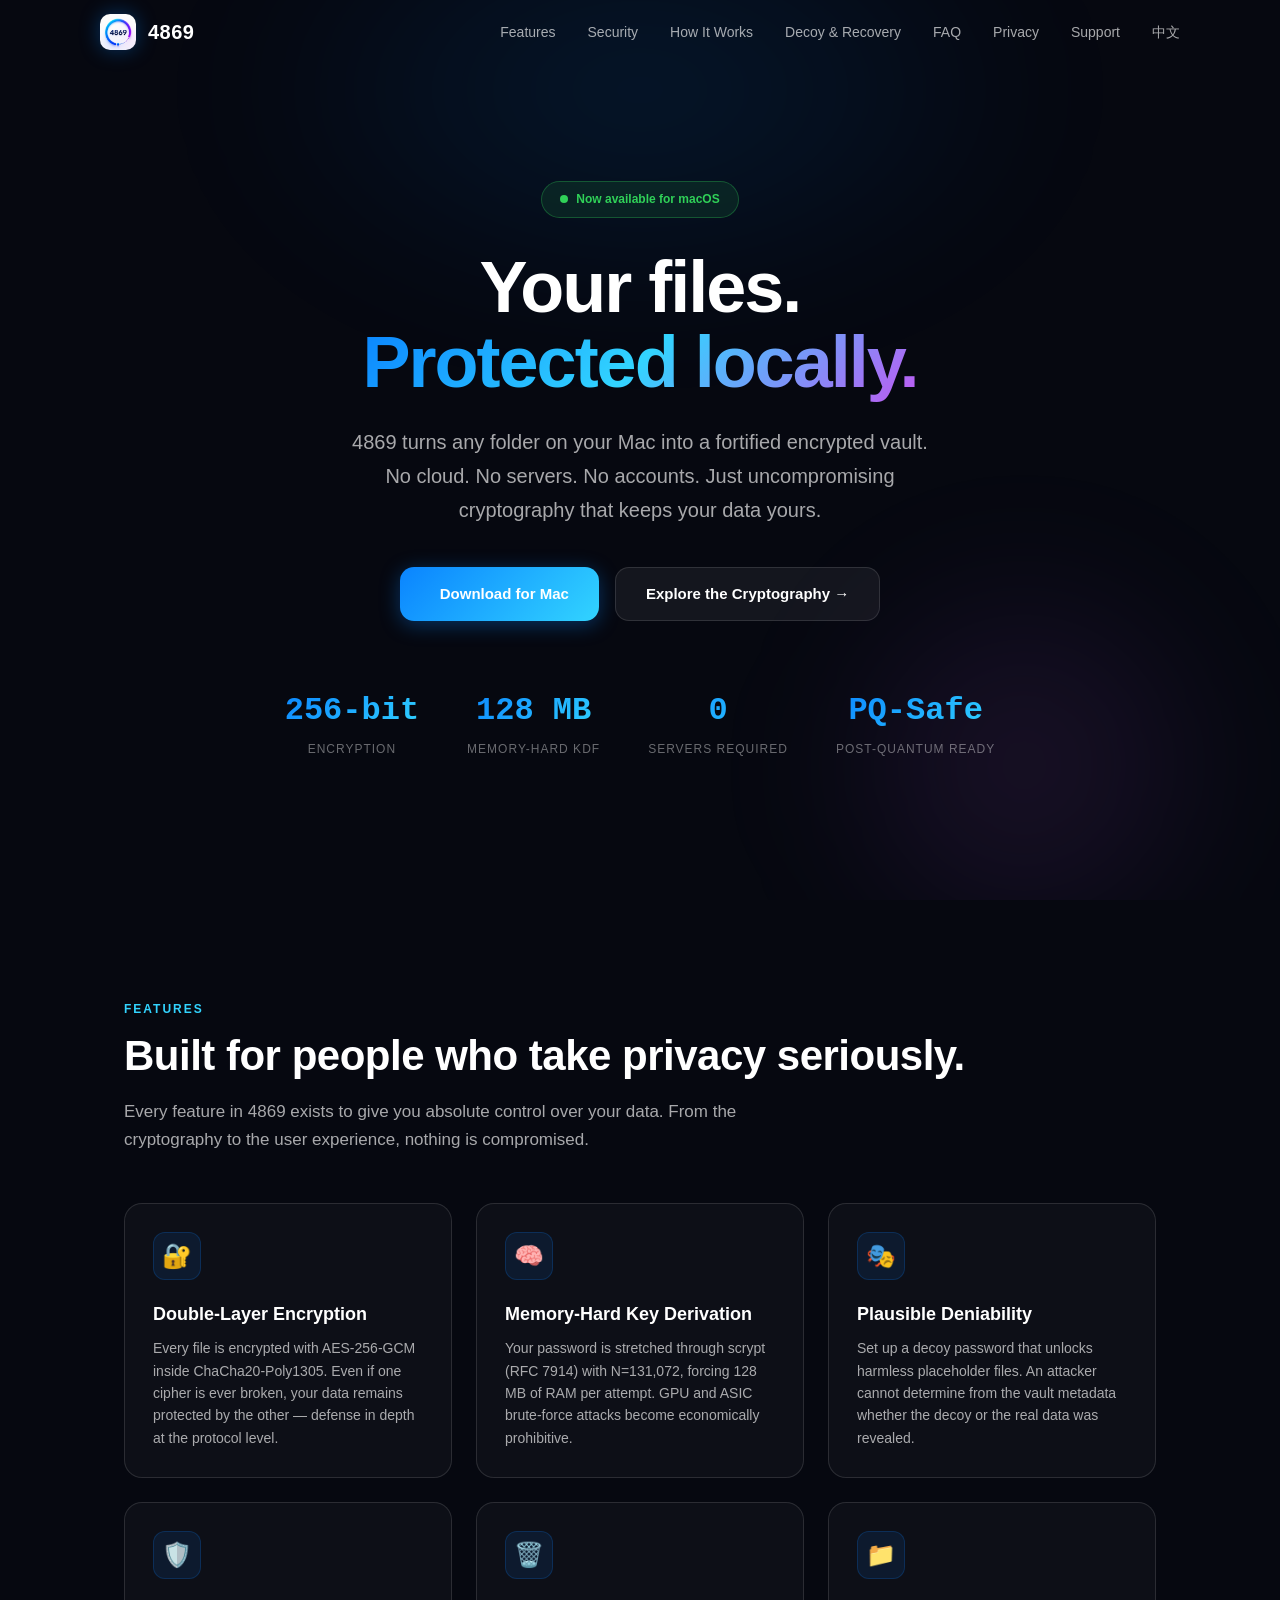
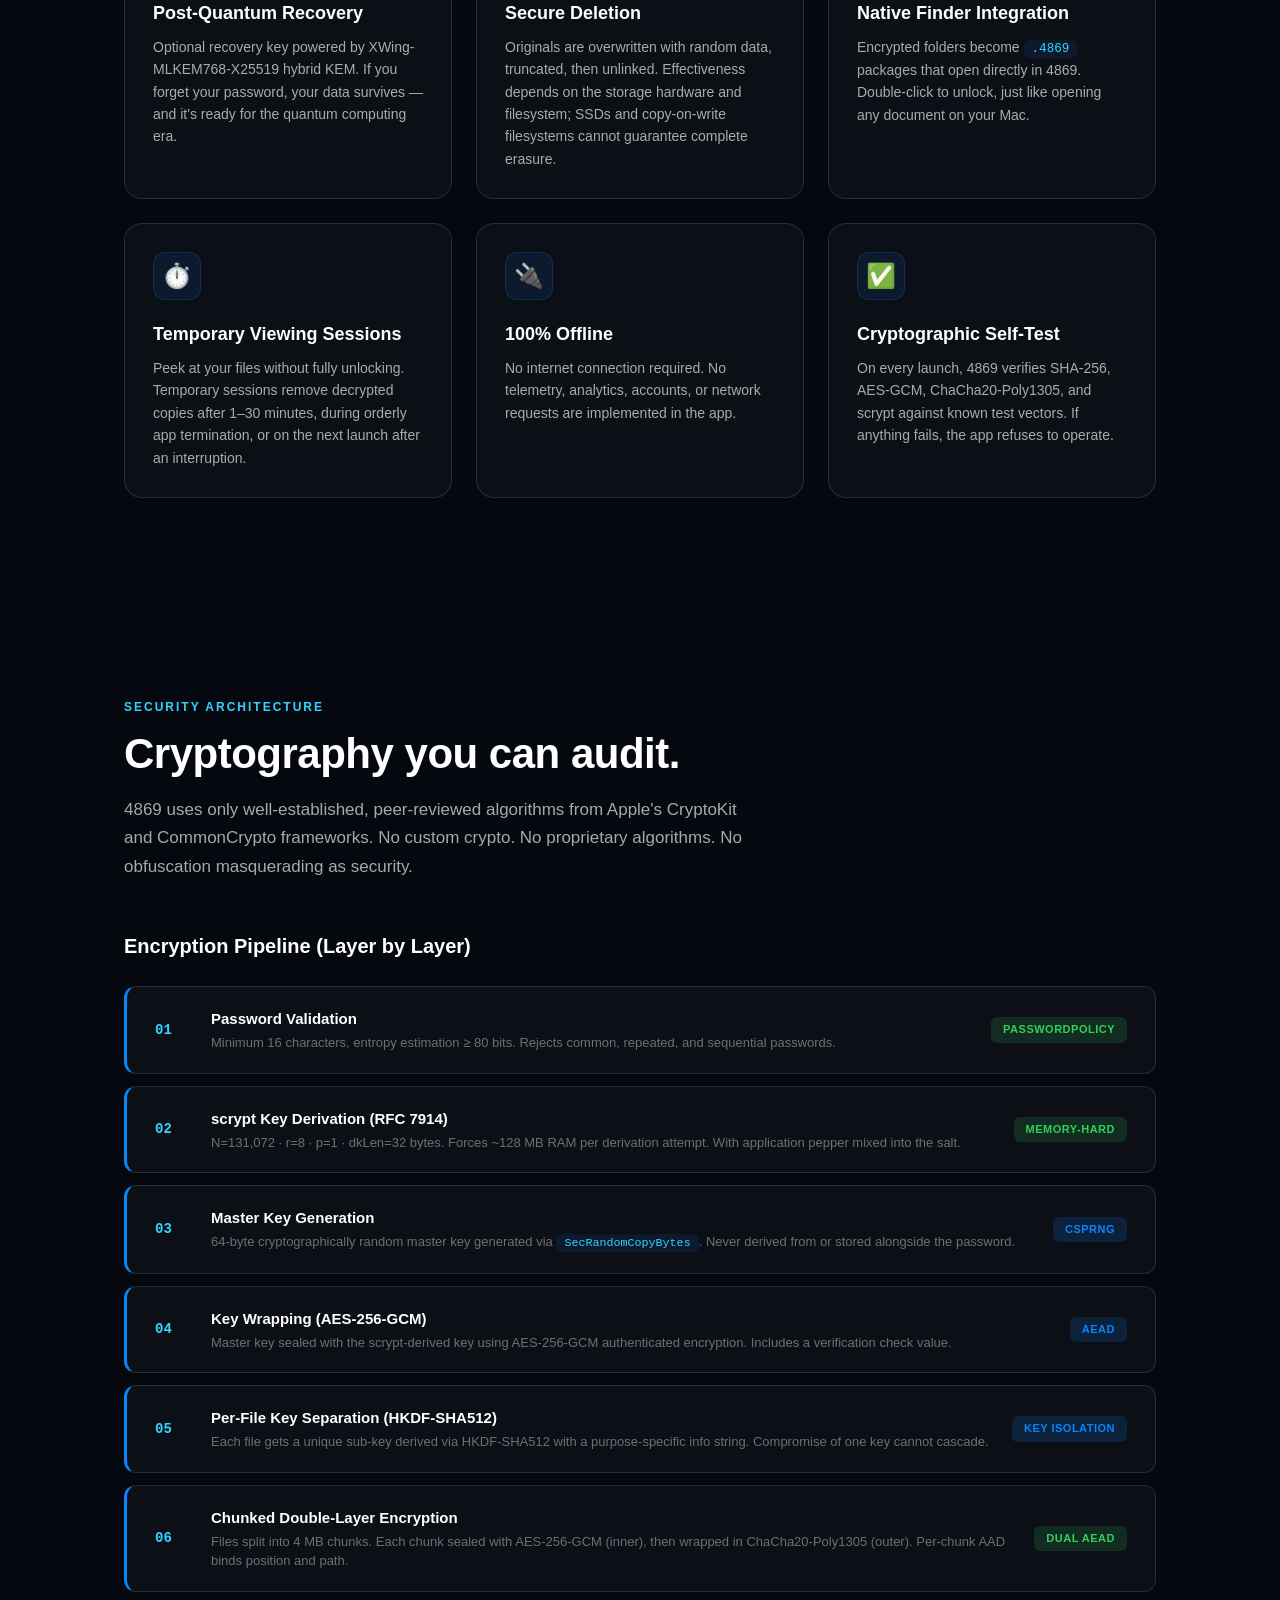
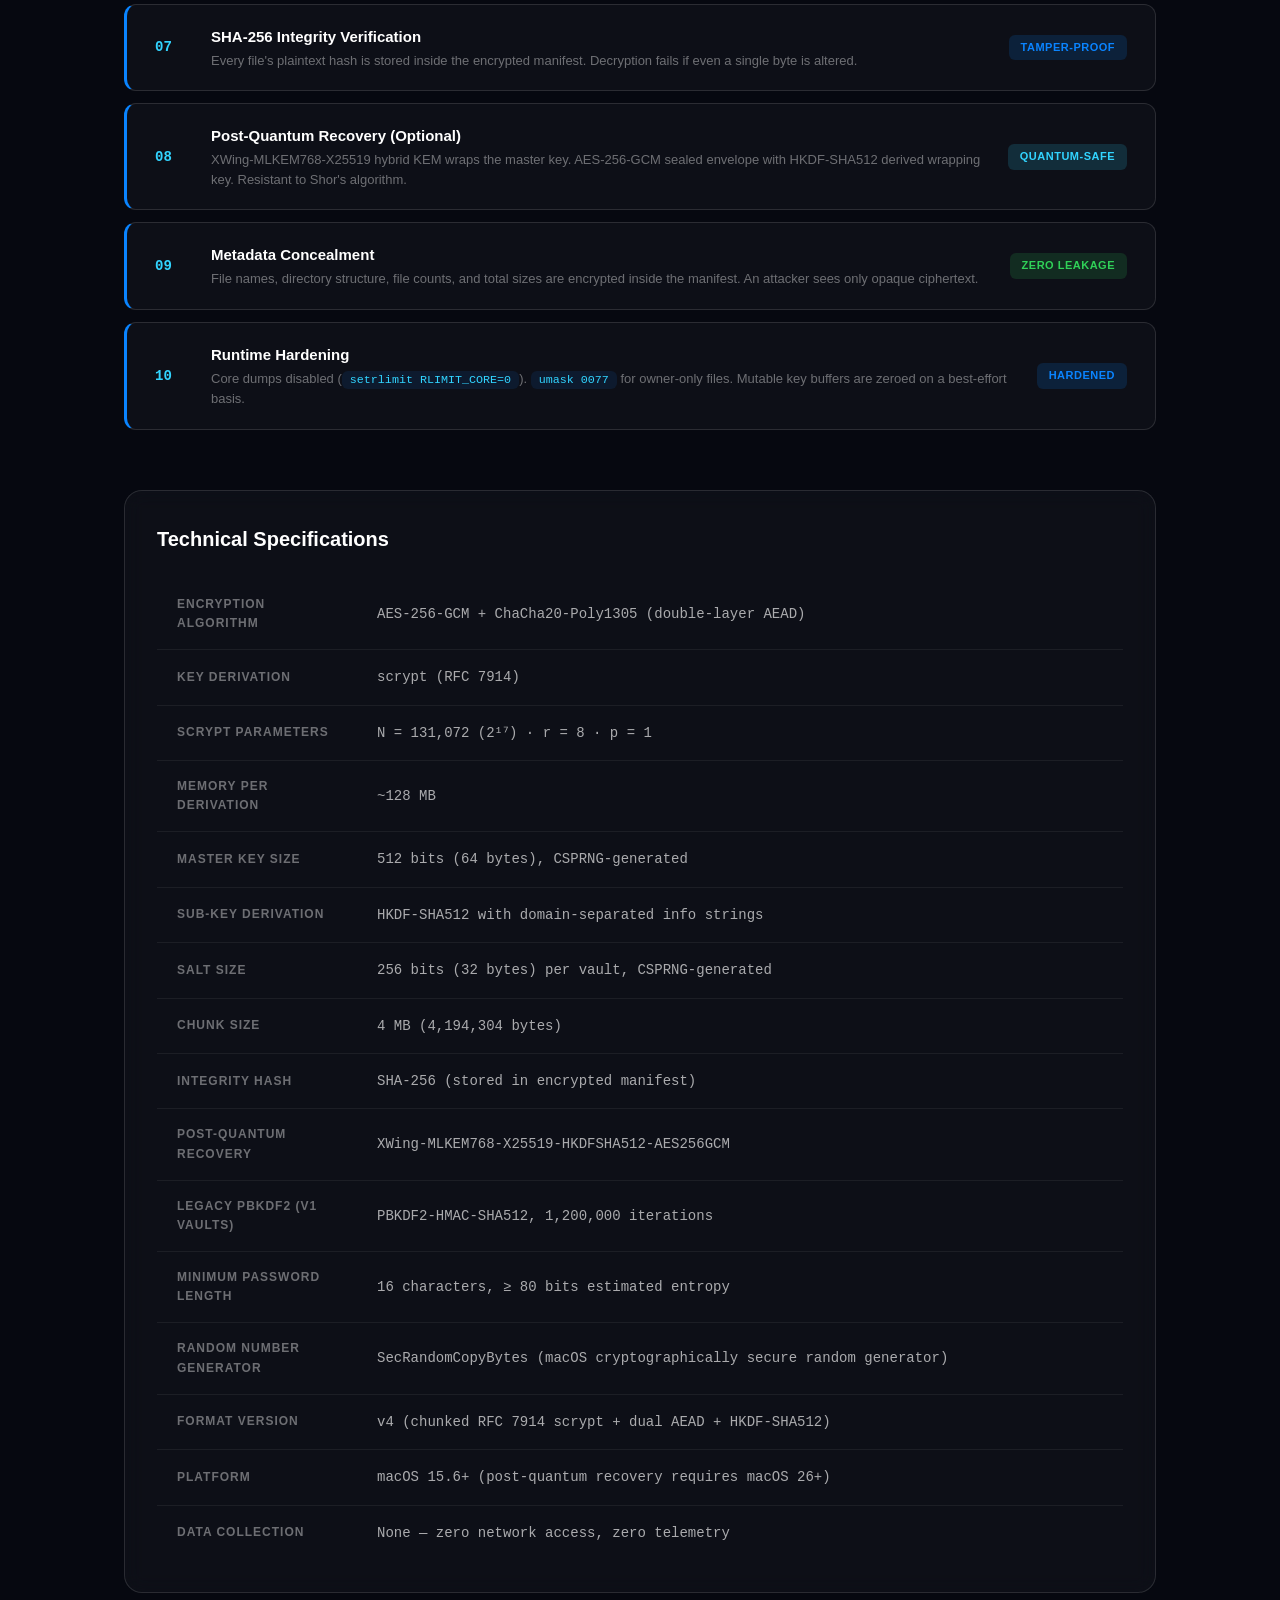
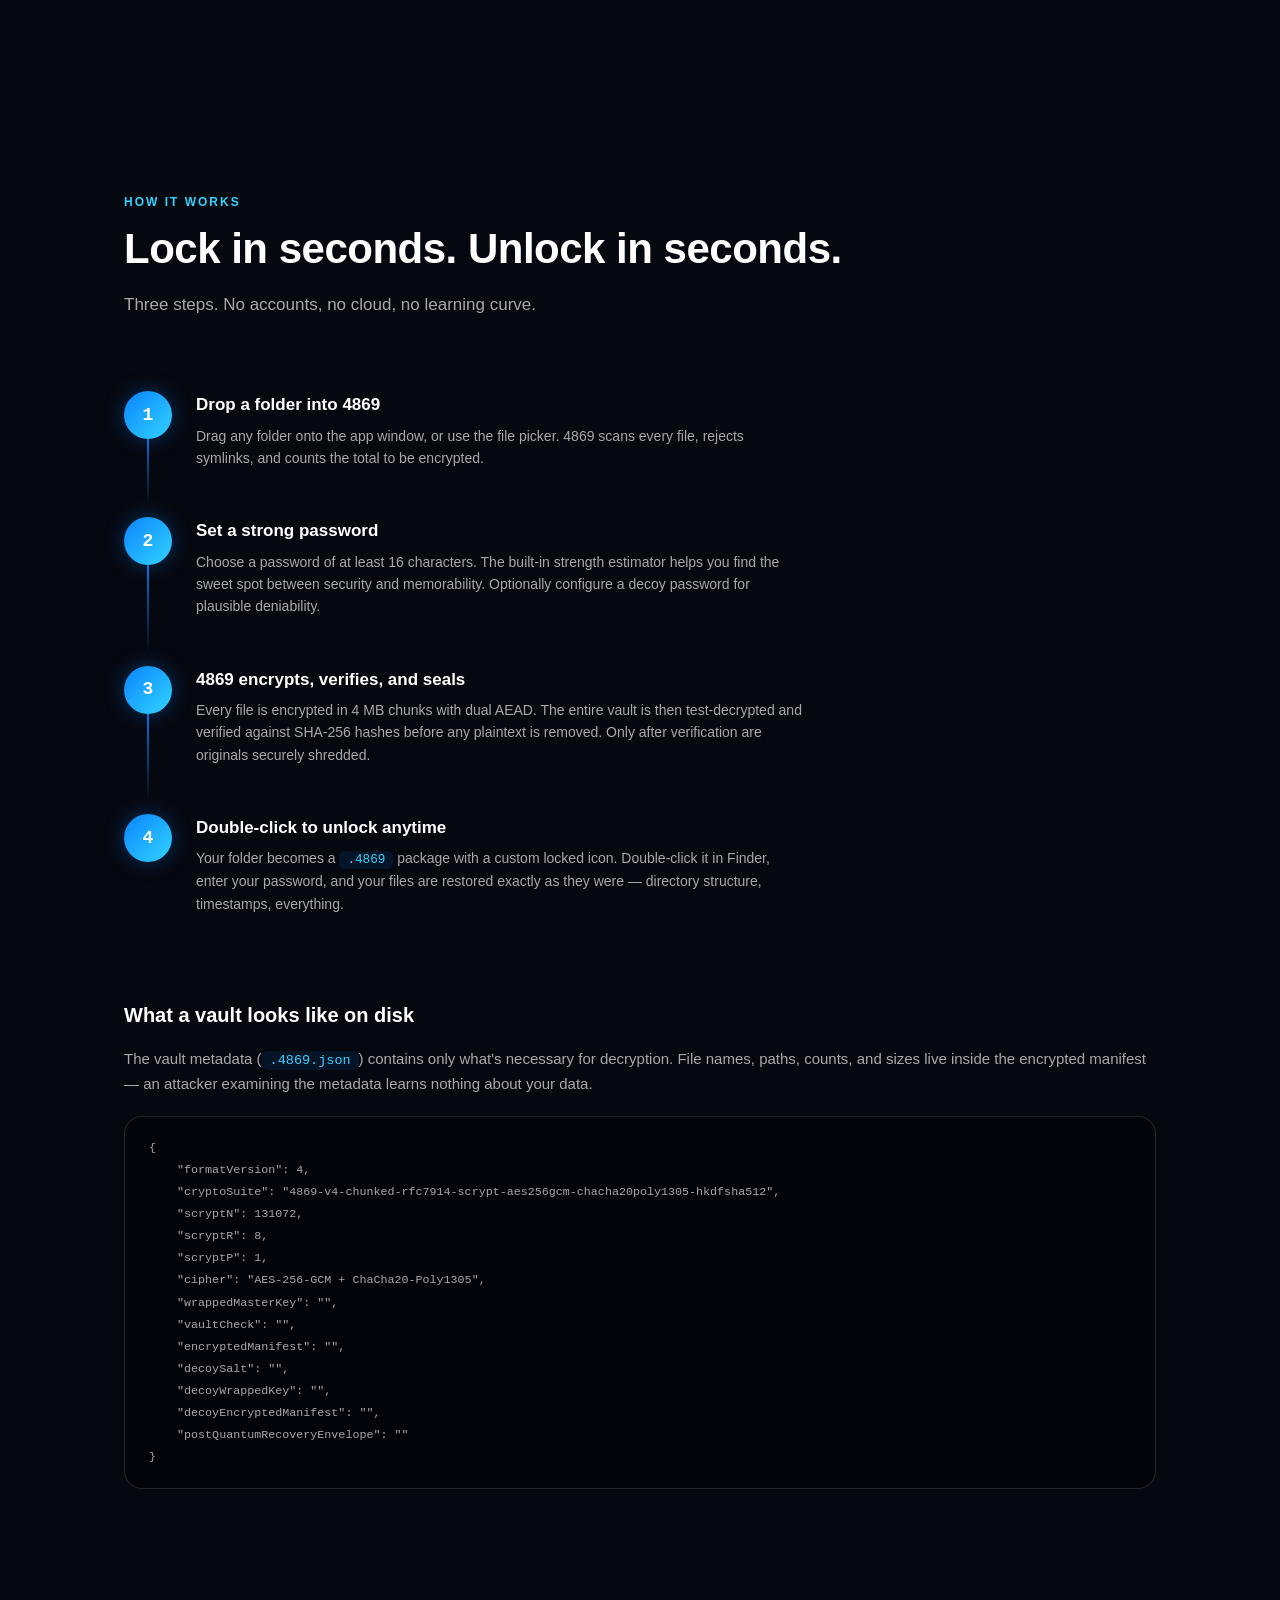
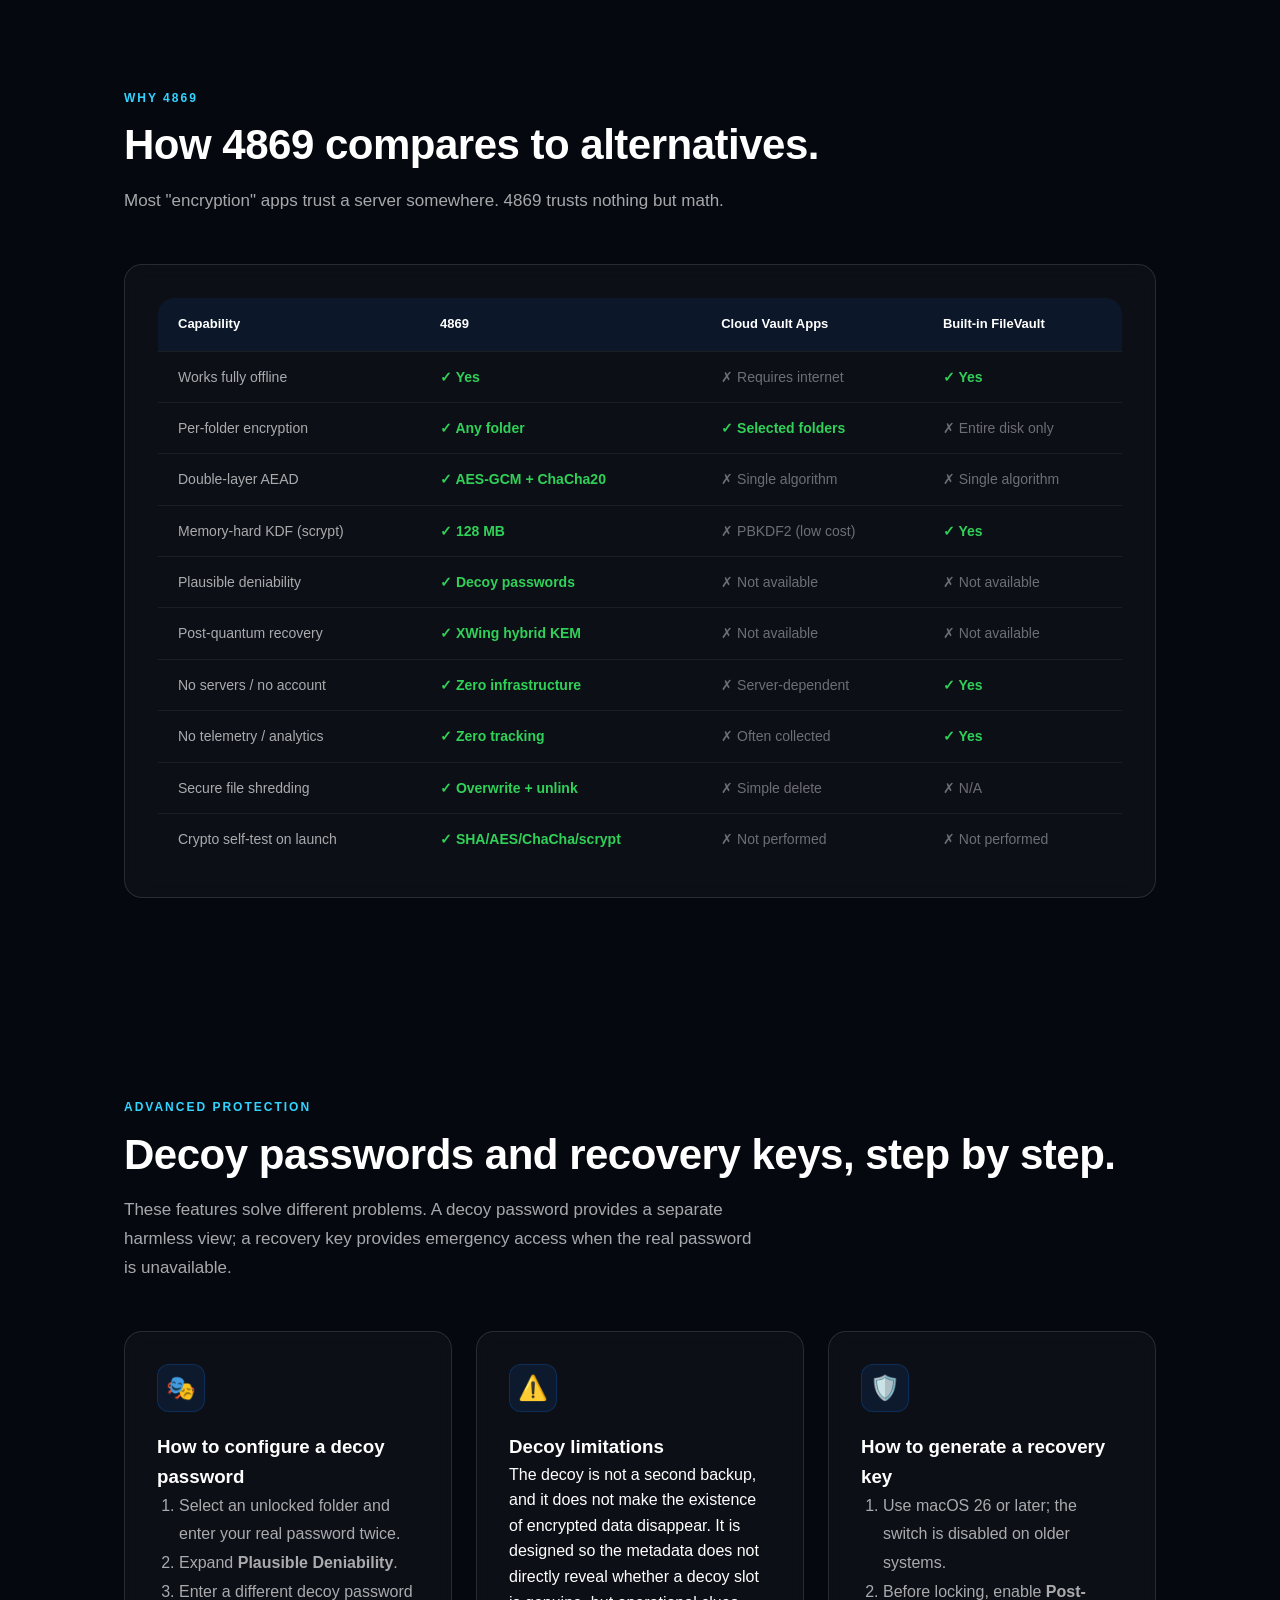
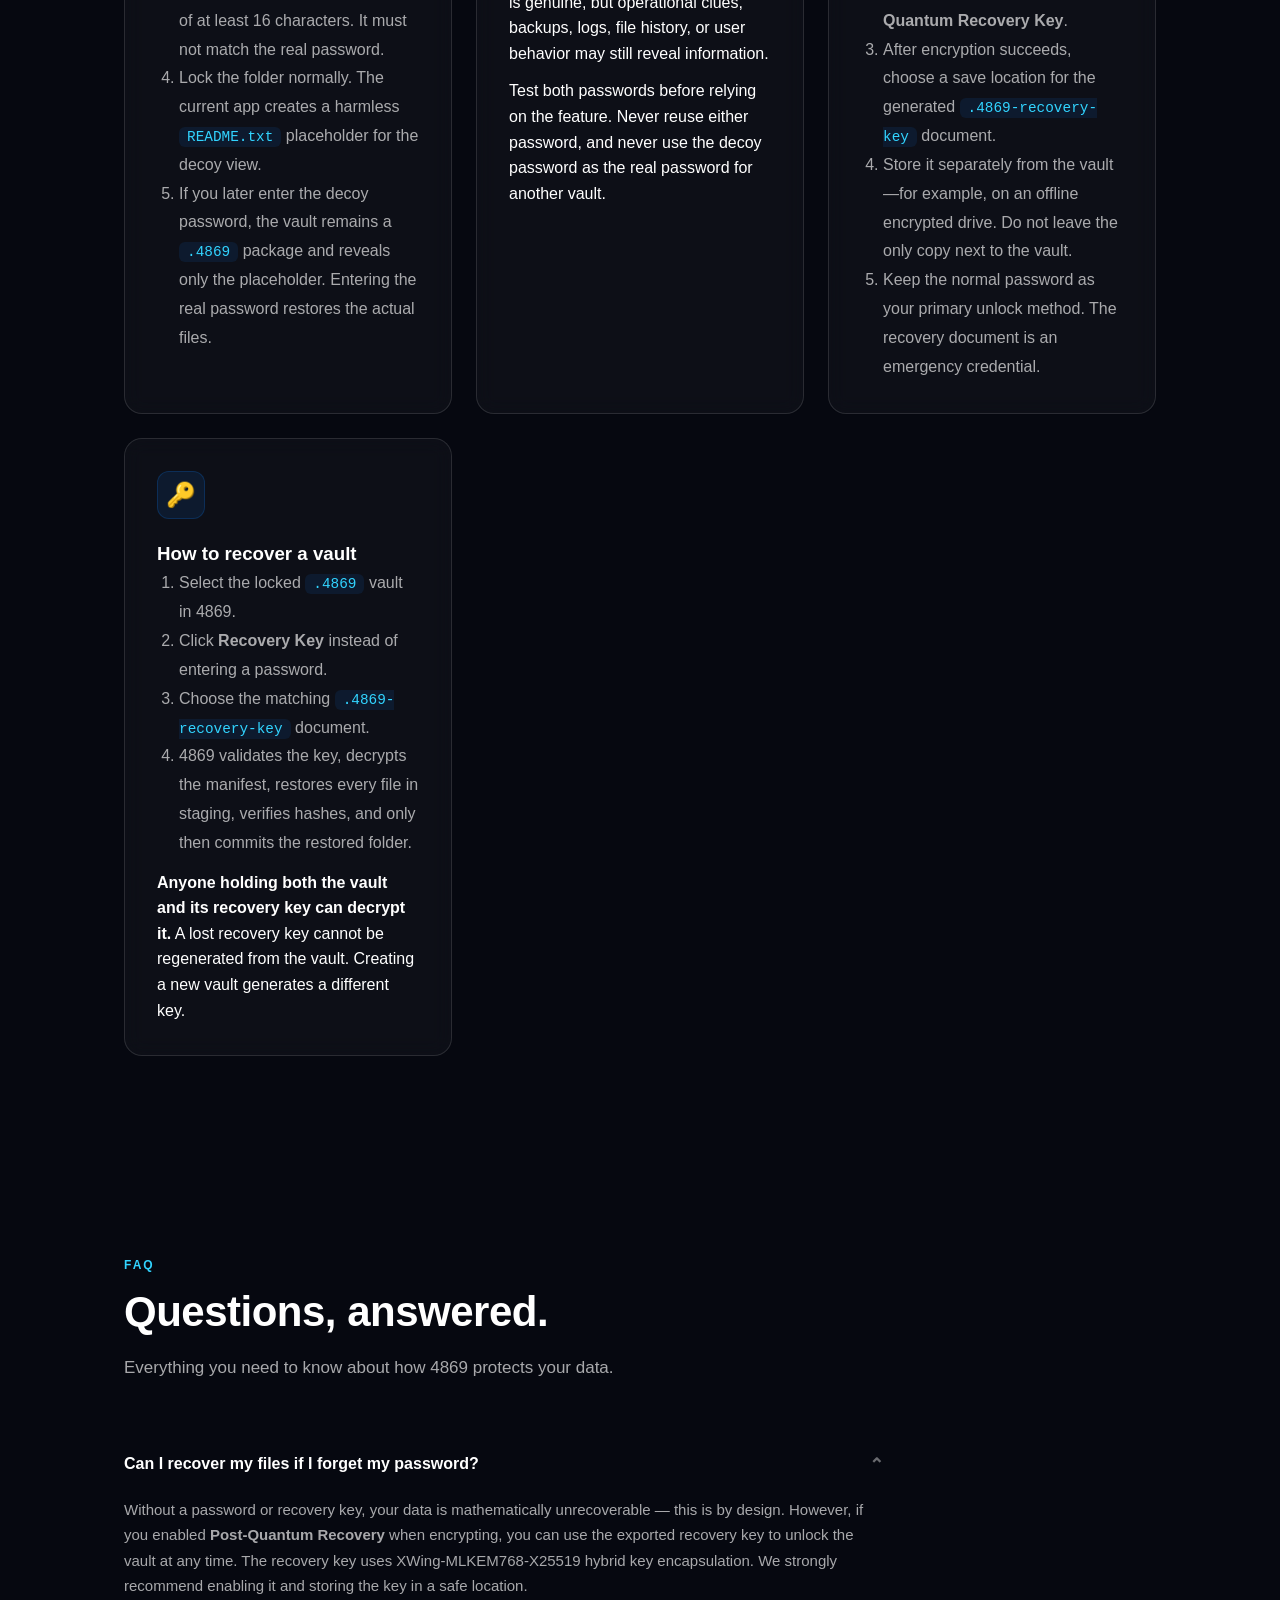
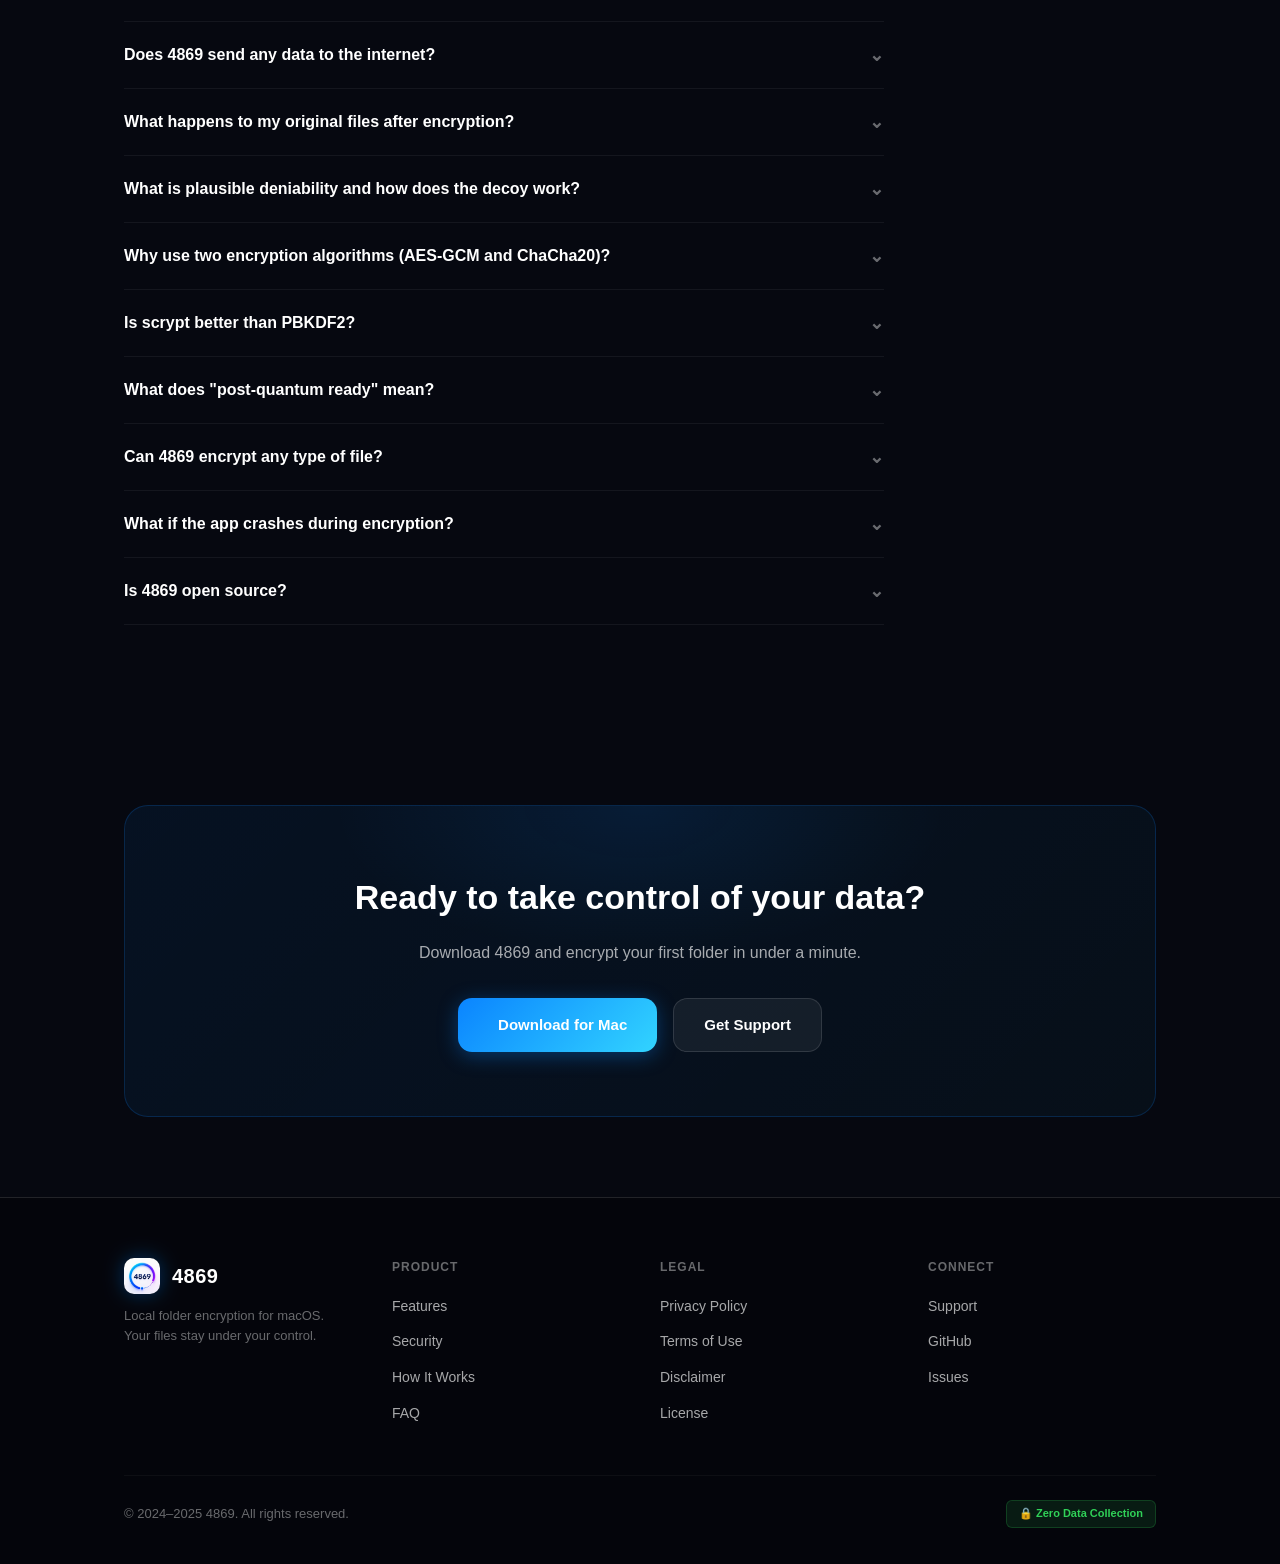
==== commit a007da15: "发布中英文网站与地区自动选择" ====
--- a/index.html
+++ b/index.html
@@ -3,687 +3,48 @@
 <head>
     <meta charset="UTF-8">
     <meta name="viewport" content="width=device-width, initial-scale=1.0">
-    <title>4869 — Local Encrypted Folder Vault for macOS</title>
-    <meta name="description" content="4869 is a local encrypted folder vault for macOS. scrypt key derivation, AES-256-GCM + ChaCha20-Poly1305 double-layer encryption, post-quantum recovery, and plausible deniability. The app performs no network requests.">
-    <meta name="keywords" content="encryption, AES-256, ChaCha20, scrypt, macOS, vault, folder encryption, post-quantum, plausible deniability, local encryption, zero-knowledge">
-    <meta property="og:title" content="4869 — Local Encrypted Folder Vault">
-    <meta property="og:description" content="Local folder encryption for macOS. No cloud service, accounts, telemetry, or tracking.">
-    <meta property="og:type" content="website">
-    <link rel="canonical" href="https://aaronyang47.github.io/4869/">
+    <title>4869 — Choose language / 选择语言</title>
     <link rel="icon" type="image/png" href="images/logo.png">
     <link rel="stylesheet" href="css/style.css">
 </head>
 <body>
     <div class="bg-atmosphere"></div>
-
-    <!-- ════════ NAVIGATION ════════ -->
-    <nav class="navbar">
-        <div class="nav-inner">
-            <a href="index.html" class="nav-brand">
-                <img src="images/logo.png" alt="4869 Logo" class="nav-logo-img">
-                4869
-            </a>
-            <ul class="nav-links">
-                <li><a href="#features">Features</a></li>
-                <li><a href="#security">Security</a></li>
-                <li><a href="#how-it-works">How It Works</a></li>
-                <li><a href="#faq">FAQ</a></li>
-                <li><a href="privacy-policy.html">Privacy</a></li>
-                <li><a href="support.html">Support</a></li>
-            </ul>
-            <button class="nav-toggle" aria-label="Toggle menu">☰</button>
-        </div>
-    </nav>
-
-    <!-- ════════ HERO ════════ -->
-    <section class="hero" id="home">
+    <section class="hero" style="min-height:100vh">
         <div>
-            <div class="hero-badge">
-                <span class="dot"></span>
-                Now available for macOS
+            <div class="hero-badge"><span class="dot"></span>4869</div>
+            <h1>Choose your language.<br><span class="gradient">选择你的语言。</span></h1>
+            <p class="hero-desc" id="status">Detecting your region… / 正在检测所在地区……</p>
+            <div class="hero-actions">
+                <button class="btn btn-primary" type="button" onclick="choose('zh')">中文</button>
+                <button class="btn btn-secondary" type="button" onclick="choose('en')">English</button>
             </div>
-            <h1>Your files.<br><span class="gradient">Protected locally.</span></h1>
-            <p class="hero-desc">
-                4869 turns any folder on your Mac into a fortified encrypted vault.
-                No cloud. No servers. No accounts. Just uncompromising cryptography
-                that keeps your data yours.
-            </p>
-            <div class="hero-actions">
-                <a href="https://github.com/AaronYang47/4869/releases/download/v1.0/4869-1.0.dmg" class="btn btn-primary">
-                    <span></span> Download for Mac
-                </a>
-                <a href="#security" class="btn btn-secondary">
-                    Explore the Cryptography →
-                </a>
-            </div>
-            <div class="hero-stats">
-                <div class="hero-stat">
-                    <div class="hero-stat-value" data-count="256" data-suffix="-bit">0-bit</div>
-                    <div class="hero-stat-label">Encryption</div>
-                </div>
-                <div class="hero-stat">
-                    <div class="hero-stat-value" data-count="128" data-suffix=" MB">0 MB</div>
-                    <div class="hero-stat-label">Memory-Hard KDF</div>
-                </div>
-                <div class="hero-stat">
-                    <div class="hero-stat-value" data-count="0" data-suffix="">0</div>
-                    <div class="hero-stat-label">Servers Required</div>
-                </div>
-                <div class="hero-stat">
-                    <div class="hero-stat-value">PQ-Safe</div>
-                    <div class="hero-stat-label">Post-Quantum Ready</div>
-                </div>
-            </div>
+            <p style="margin-top:24px;color:var(--text-tertiary);font-size:12px;max-width:620px">Automatic selection requests only a country code from api.country.is. Your manual choice is stored in this browser and always takes priority.<br>自动选择仅向 api.country.is 请求国家代码；手动选择会保存在当前浏览器中，并始终优先。</p>
         </div>
     </section>
-
-    <!-- ════════ FEATURES ════════ -->
-    <section class="section" id="features">
-        <div class="container">
-            <div class="reveal">
-                <div class="section-label">Features</div>
-                <h2 class="section-title">Built for people who take privacy seriously.</h2>
-                <p class="section-subtitle">
-                    Every feature in 4869 exists to give you absolute control over your data.
-                    From the cryptography to the user experience, nothing is compromised.
-                </p>
-            </div>
-
-            <div class="feature-grid">
-                <div class="feature-card reveal">
-                    <div class="feature-icon">🔐</div>
-                    <h3>Double-Layer Encryption</h3>
-                    <p>Every file is encrypted with AES-256-GCM inside ChaCha20-Poly1305. Even if one cipher is ever broken, your data remains protected by the other — defense in depth at the protocol level.</p>
-                </div>
-
-                <div class="feature-card reveal">
-                    <div class="feature-icon">🧠</div>
-                    <h3>Memory-Hard Key Derivation</h3>
-                    <p>Your password is stretched through scrypt (RFC 7914) with N=131,072, forcing 128 MB of RAM per attempt. GPU and ASIC brute-force attacks become economically prohibitive.</p>
-                </div>
-
-                <div class="feature-card reveal">
-                    <div class="feature-icon">🎭</div>
-                    <h3>Plausible Deniability</h3>
-                    <p>Set up a decoy password that unlocks harmless placeholder files. An attacker cannot determine from the vault metadata whether the decoy or the real data was revealed.</p>
-                </div>
-
-                <div class="feature-card reveal">
-                    <div class="feature-icon">🛡️</div>
-                    <h3>Post-Quantum Recovery</h3>
-                    <p>Optional recovery key powered by XWing-MLKEM768-X25519 hybrid KEM. If you forget your password, your data survives — and it's ready for the quantum computing era.</p>
-                </div>
-
-                <div class="feature-card reveal">
-                    <div class="feature-icon">🗑️</div>
-                    <h3>Secure Deletion</h3>
-                    <p>Originals are overwritten with random data, truncated, then unlinked. Effectiveness depends on the storage hardware and filesystem; SSDs and copy-on-write filesystems cannot guarantee complete erasure.</p>
-                </div>
-
-                <div class="feature-card reveal">
-                    <div class="feature-icon">📁</div>
-                    <h3>Native Finder Integration</h3>
-                    <p>Encrypted folders become <code>.4869</code> packages that open directly in 4869. Double-click to unlock, just like opening any document on your Mac.</p>
-                </div>
-
-                <div class="feature-card reveal">
-                    <div class="feature-icon">⏱️</div>
-                    <h3>Temporary Viewing Sessions</h3>
-                    <p>Peek at your files without fully unlocking. Temporary sessions remove decrypted copies after 1–30 minutes, during orderly app termination, or on the next launch after an interruption.</p>
-                </div>
-
-                <div class="feature-card reveal">
-                    <div class="feature-icon">🔌</div>
-                    <h3>100% Offline</h3>
-                    <p>No internet connection required. No telemetry, analytics, accounts, or network requests are implemented in the app.</p>
-                </div>
-
-                <div class="feature-card reveal">
-                    <div class="feature-icon">✅</div>
-                    <h3>Cryptographic Self-Test</h3>
-                    <p>On every launch, 4869 verifies SHA-256, AES-GCM, ChaCha20-Poly1305, and scrypt against known test vectors. If anything fails, the app refuses to operate.</p>
-                </div>
-            </div>
-        </div>
-    </section>
-
-    <!-- ════════ SECURITY ARCHITECTURE ════════ -->
-    <section class="section" id="security">
-        <div class="container">
-            <div class="reveal">
-                <div class="section-label">Security Architecture</div>
-                <h2 class="section-title">Cryptography you can audit.</h2>
-                <p class="section-subtitle">
-                    4869 uses only well-established, peer-reviewed algorithms from Apple's
-                    CryptoKit and CommonCrypto frameworks. No custom crypto. No proprietary
-                    algorithms. No obfuscation masquerading as security.
-                </p>
-            </div>
-
-            <!-- Crypto Stack -->
-            <div class="reveal" style="margin-bottom: 60px;">
-                <h3 style="font-size: 20px; margin-bottom: 24px;">Encryption Pipeline (Layer by Layer)</h3>
-                <div class="crypto-stack">
-                    <div class="crypto-layer">
-                        <div class="crypto-layer-num">01</div>
-                        <div>
-                            <div class="crypto-layer-title">Password Validation</div>
-                            <div class="crypto-layer-desc">Minimum 16 characters, entropy estimation ≥ 80 bits. Rejects common, repeated, and sequential passwords.</div>
-                        </div>
-                        <div class="crypto-layer-tag tag-excellent">PasswordPolicy</div>
-                    </div>
-
-                    <div class="crypto-layer">
-                        <div class="crypto-layer-num">02</div>
-                        <div>
-                            <div class="crypto-layer-title">scrypt Key Derivation (RFC 7914)</div>
-                            <div class="crypto-layer-desc">N=131,072 · r=8 · p=1 · dkLen=32 bytes. Forces ~128 MB RAM per derivation attempt. With application pepper mixed into the salt.</div>
-                        </div>
-                        <div class="crypto-layer-tag tag-excellent">Memory-Hard</div>
-                    </div>
-
-                    <div class="crypto-layer">
-                        <div class="crypto-layer-num">03</div>
-                        <div>
-                            <div class="crypto-layer-title">Master Key Generation</div>
-                            <div class="crypto-layer-desc">64-byte cryptographically random master key generated via <code>SecRandomCopyBytes</code>. Never derived from or stored alongside the password.</div>
-                        </div>
-                        <div class="crypto-layer-tag tag-strong">CSPRNG</div>
-                    </div>
-
-                    <div class="crypto-layer">
-                        <div class="crypto-layer-num">04</div>
-                        <div>
-                            <div class="crypto-layer-title">Key Wrapping (AES-256-GCM)</div>
-                            <div class="crypto-layer-desc">Master key sealed with the scrypt-derived key using AES-256-GCM authenticated encryption. Includes a verification check value.</div>
-                        </div>
-                        <div class="crypto-layer-tag tag-strong">AEAD</div>
-                    </div>
-
-                    <div class="crypto-layer">
-                        <div class="crypto-layer-num">05</div>
-                        <div>
-                            <div class="crypto-layer-title">Per-File Key Separation (HKDF-SHA512)</div>
-                            <div class="crypto-layer-desc">Each file gets a unique sub-key derived via HKDF-SHA512 with a purpose-specific info string. Compromise of one key cannot cascade.</div>
-                        </div>
-                        <div class="crypto-layer-tag tag-strong">Key Isolation</div>
-                    </div>
-
-                    <div class="crypto-layer">
-                        <div class="crypto-layer-num">06</div>
-                        <div>
-                            <div class="crypto-layer-title">Chunked Double-Layer Encryption</div>
-                            <div class="crypto-layer-desc">Files split into 4 MB chunks. Each chunk sealed with AES-256-GCM (inner), then wrapped in ChaCha20-Poly1305 (outer). Per-chunk AAD binds position and path.</div>
-                        </div>
-                        <div class="crypto-layer-tag tag-excellent">Dual AEAD</div>
-                    </div>
-
-                    <div class="crypto-layer">
-                        <div class="crypto-layer-num">07</div>
-                        <div>
-                            <div class="crypto-layer-title">SHA-256 Integrity Verification</div>
-                            <div class="crypto-layer-desc">Every file's plaintext hash is stored inside the encrypted manifest. Decryption fails if even a single byte is altered.</div>
-                        </div>
-                        <div class="crypto-layer-tag tag-strong">Tamper-Proof</div>
-                    </div>
-
-                    <div class="crypto-layer">
-                        <div class="crypto-layer-num">08</div>
-                        <div>
-                            <div class="crypto-layer-title">Post-Quantum Recovery (Optional)</div>
-                            <div class="crypto-layer-desc">XWing-MLKEM768-X25519 hybrid KEM wraps the master key. AES-256-GCM sealed envelope with HKDF-SHA512 derived wrapping key. Resistant to Shor's algorithm.</div>
-                        </div>
-                        <div class="crypto-layer-tag tag-quantum">Quantum-Safe</div>
-                    </div>
-
-                    <div class="crypto-layer">
-                        <div class="crypto-layer-num">09</div>
-                        <div>
-                            <div class="crypto-layer-title">Metadata Concealment</div>
-                            <div class="crypto-layer-desc">File names, directory structure, file counts, and total sizes are encrypted inside the manifest. An attacker sees only opaque ciphertext.</div>
-                        </div>
-                        <div class="crypto-layer-tag tag-excellent">Zero Leakage</div>
-                    </div>
-
-                    <div class="crypto-layer">
-                        <div class="crypto-layer-num">10</div>
-                        <div>
-                            <div class="crypto-layer-title">Runtime Hardening</div>
-                            <div class="crypto-layer-desc">Core dumps disabled (<code>setrlimit RLIMIT_CORE=0</code>). <code>umask 0077</code> for owner-only files. Mutable key buffers are zeroed on a best-effort basis.</div>
-                        </div>
-                        <div class="crypto-layer-tag tag-strong">Hardened</div>
-                    </div>
-                </div>
-            </div>
-
-            <!-- Technical Specs Table -->
-            <div class="reveal glass-card" style="overflow-x: auto;">
-                <h3 style="font-size: 20px; margin-bottom: 24px;">Technical Specifications</h3>
-                <table class="specs-table">
-                    <tr>
-                        <th>Encryption Algorithm</th>
-                        <td>AES-256-GCM + ChaCha20-Poly1305 (double-layer AEAD)</td>
-                    </tr>
-                    <tr>
-                        <th>Key Derivation</th>
-                        <td>scrypt (RFC 7914)</td>
-                    </tr>
-                    <tr>
-                        <th>scrypt Parameters</th>
-                        <td>N = 131,072 (2¹⁷) · r = 8 · p = 1</td>
-                    </tr>
-                    <tr>
-                        <th>Memory per Derivation</th>
-                        <td>~128 MB</td>
-                    </tr>
-                    <tr>
-                        <th>Master Key Size</th>
-                        <td>512 bits (64 bytes), CSPRNG-generated</td>
-                    </tr>
-                    <tr>
-                        <th>Sub-Key Derivation</th>
-                        <td>HKDF-SHA512 with domain-separated info strings</td>
-                    </tr>
-                    <tr>
-                        <th>Salt Size</th>
-                        <td>256 bits (32 bytes) per vault, CSPRNG-generated</td>
-                    </tr>
-                    <tr>
-                        <th>Chunk Size</th>
-                        <td>4 MB (4,194,304 bytes)</td>
-                    </tr>
-                    <tr>
-                        <th>Integrity Hash</th>
-                        <td>SHA-256 (stored in encrypted manifest)</td>
-                    </tr>
-                    <tr>
-                        <th>Post-Quantum Recovery</th>
-                        <td>XWing-MLKEM768-X25519-HKDFSHA512-AES256GCM</td>
-                    </tr>
-                    <tr>
-                        <th>Legacy PBKDF2 (v1 vaults)</th>
-                        <td>PBKDF2-HMAC-SHA512, 1,200,000 iterations</td>
-                    </tr>
-                    <tr>
-                        <th>Minimum Password Length</th>
-                        <td>16 characters, ≥ 80 bits estimated entropy</td>
-                    </tr>
-                    <tr>
-                        <th>Random Number Generator</th>
-                        <td>SecRandomCopyBytes (macOS cryptographically secure random generator)</td>
-                    </tr>
-                    <tr>
-                        <th>Format Version</th>
-                        <td>v4 (chunked RFC 7914 scrypt + dual AEAD + HKDF-SHA512)</td>
-                    </tr>
-                    <tr>
-                        <th>Platform</th>
-                        <td>macOS 15.6+ (post-quantum recovery requires macOS 26+)</td>
-                    </tr>
-                    <tr>
-                        <th>Data Collection</th>
-                        <td>None — zero network access, zero telemetry</td>
-                    </tr>
-                </table>
-            </div>
-        </div>
-    </section>
-
-    <!-- ════════ HOW IT WORKS ════════ -->
-    <section class="section" id="how-it-works">
-        <div class="container">
-            <div class="reveal">
-                <div class="section-label">How It Works</div>
-                <h2 class="section-title">Lock in seconds. Unlock in seconds.</h2>
-                <p class="section-subtitle">
-                    Three steps. No accounts, no cloud, no learning curve.
-                </p>
-            </div>
-
-            <div class="reveal" style="max-width: 680px;">
-                <div class="step-flow">
-                    <div class="step-item">
-                        <div class="step-num">1</div>
-                        <div class="step-content">
-                            <h3>Drop a folder into 4869</h3>
-                            <p>Drag any folder onto the app window, or use the file picker. 4869 scans every file, rejects symlinks, and counts the total to be encrypted.</p>
-                        </div>
-                    </div>
-                    <div class="step-item">
-                        <div class="step-num">2</div>
-                        <div class="step-content">
-                            <h3>Set a strong password</h3>
-                            <p>Choose a password of at least 16 characters. The built-in strength estimator helps you find the sweet spot between security and memorability. Optionally configure a decoy password for plausible deniability.</p>
-                        </div>
-                    </div>
-                    <div class="step-item">
-                        <div class="step-num">3</div>
-                        <div class="step-content">
-                            <h3>4869 encrypts, verifies, and seals</h3>
-                            <p>Every file is encrypted in 4 MB chunks with dual AEAD. The entire vault is then test-decrypted and verified against SHA-256 hashes before any plaintext is removed. Only after verification are originals securely shredded.</p>
-                        </div>
-                    </div>
-                    <div class="step-item">
-                        <div class="step-num">4</div>
-                        <div class="step-content">
-                            <h3>Double-click to unlock anytime</h3>
-                            <p>Your folder becomes a <code>.4869</code> package with a custom locked icon. Double-click it in Finder, enter your password, and your files are restored exactly as they were — directory structure, timestamps, everything.</p>
-                        </div>
-                    </div>
-                </div>
-            </div>
-
-            <!-- Code Example: Metadata Structure -->
-            <div class="reveal" style="margin-top: 60px;">
-                <h3 style="font-size: 20px; margin-bottom: 16px;">What a vault looks like on disk</h3>
-                <p style="color: var(--text-secondary); margin-bottom: 20px; font-size: 15px;">
-                    The vault metadata (<code>.4869.json</code>) contains only what's necessary for decryption.
-                    File names, paths, counts, and sizes live inside the encrypted manifest —
-                    an attacker examining the metadata learns nothing about your data.
-                </p>
-<pre><code>{
-    "formatVersion": 4,
-    "cryptoSuite": "4869-v4-chunked-rfc7914-scrypt-aes256gcm-chacha20poly1305-hkdfsha512",
-    "scryptN": 131072,
-    "scryptR": 8,
-    "scryptP": 1,
-    "cipher": "AES-256-GCM + ChaCha20-Poly1305",
-    "wrappedMasterKey": "<base64: AES-256-GCM sealed master key>",
-    "vaultCheck": "<base64: AEAD authentication check value>",
-    "encryptedManifest": "<base64: dual-layer encrypted file manifest>",
-    "decoySalt": "<base64: indistinguishable from real or random>",
-    "decoyWrappedKey": "<base64: indistinguishable from real or random>",
-    "decoyEncryptedManifest": "<base64: indistinguishable from real or random>",
-    "postQuantumRecoveryEnvelope": "<base64: optional PQ recovery envelope>"
-}</code></pre>
-            </div>
-        </div>
-    </section>
-
-    <!-- ════════ COMPARISON ════════ -->
-    <section class="section" id="comparison">
-        <div class="container">
-            <div class="reveal">
-                <div class="section-label">Why 4869</div>
-                <h2 class="section-title">How 4869 compares to alternatives.</h2>
-                <p class="section-subtitle">
-                    Most "encryption" apps trust a server somewhere. 4869 trusts nothing but math.
-                </p>
-            </div>
-
-            <div class="reveal glass-card" style="overflow-x: auto;">
-                <table class="comparison-table">
-                    <thead>
-                        <tr>
-                            <th>Capability</th>
-                            <th>4869</th>
-                            <th>Cloud Vault Apps</th>
-                            <th>Built-in FileVault</th>
-                        </tr>
-                    </thead>
-                    <tbody>
-                        <tr>
-                            <td>Works fully offline</td>
-                            <td class="check">✓ Yes</td>
-                            <td class="cross">✗ Requires internet</td>
-                            <td class="check">✓ Yes</td>
-                        </tr>
-                        <tr>
-                            <td>Per-folder encryption</td>
-                            <td class="check">✓ Any folder</td>
-                            <td class="check">✓ Selected folders</td>
-                            <td class="cross">✗ Entire disk only</td>
-                        </tr>
-                        <tr>
-                            <td>Double-layer AEAD</td>
-                            <td class="check">✓ AES-GCM + ChaCha20</td>
-                            <td class="cross">✗ Single algorithm</td>
-                            <td class="cross">✗ Single algorithm</td>
-                        </tr>
-                        <tr>
-                            <td>Memory-hard KDF (scrypt)</td>
-                            <td class="check">✓ 128 MB</td>
-                            <td class="cross">✗ PBKDF2 (low cost)</td>
-                            <td class="check">✓ Yes</td>
-                        </tr>
-                        <tr>
-                            <td>Plausible deniability</td>
-                            <td class="check">✓ Decoy passwords</td>
-                            <td class="cross">✗ Not available</td>
-                            <td class="cross">✗ Not available</td>
-                        </tr>
-                        <tr>
-                            <td>Post-quantum recovery</td>
-                            <td class="check">✓ XWing hybrid KEM</td>
-                            <td class="cross">✗ Not available</td>
-                            <td class="cross">✗ Not available</td>
-                        </tr>
-                        <tr>
-                            <td>No servers / no account</td>
-                            <td class="check">✓ Zero infrastructure</td>
-                            <td class="cross">✗ Server-dependent</td>
-                            <td class="check">✓ Yes</td>
-                        </tr>
-                        <tr>
-                            <td>No telemetry / analytics</td>
-                            <td class="check">✓ Zero tracking</td>
-                            <td class="cross">✗ Often collected</td>
-                            <td class="check">✓ Yes</td>
-                        </tr>
-                        <tr>
-                            <td>Secure file shredding</td>
-                            <td class="check">✓ Overwrite + unlink</td>
-                            <td class="cross">✗ Simple delete</td>
-                            <td class="cross">✗ N/A</td>
-                        </tr>
-                        <tr>
-                            <td>Crypto self-test on launch</td>
-                            <td class="check">✓ SHA/AES/ChaCha/scrypt</td>
-                            <td class="cross">✗ Not performed</td>
-                            <td class="cross">✗ Not performed</td>
-                        </tr>
-                    </tbody>
-                </table>
-            </div>
-        </div>
-    </section>
-
-    <!-- ════════ FAQ ════════ -->
-    <section class="section" id="faq">
-        <div class="container">
-            <div class="reveal">
-                <div class="section-label">FAQ</div>
-                <h2 class="section-title">Questions, answered.</h2>
-                <p class="section-subtitle">
-                    Everything you need to know about how 4869 protects your data.
-                </p>
-            </div>
-
-            <div class="reveal" style="max-width: 760px;">
-                <div class="faq-item open">
-                    <button class="faq-question">
-                        Can I recover my files if I forget my password?
-                        <span class="chevron">⌄</span>
-                    </button>
-                    <div class="faq-answer">
-                        <div class="faq-answer-inner">
-                            Without a password or recovery key, your data is mathematically unrecoverable — this is by design. However, if you enabled <strong>Post-Quantum Recovery</strong> when encrypting, you can use the exported recovery key to unlock the vault at any time. The recovery key uses XWing-MLKEM768-X25519 hybrid key encapsulation. We strongly recommend enabling it and storing the key in a safe location.
-                        </div>
-                    </div>
-                </div>
-
-                <div class="faq-item">
-                    <button class="faq-question">
-                        Does 4869 send any data to the internet?
-                        <span class="chevron">⌄</span>
-                    </button>
-                    <div class="faq-answer">
-                        <div class="faq-answer-inner">
-                            No. The current version implements no servers, API calls, telemetry, crash reporting, analytics, or other network requests. You can run 4869 with your network connection disabled; its local encryption features work identically.
-                        </div>
-                    </div>
-                </div>
-
-                <div class="faq-item">
-                    <button class="faq-question">
-                        What happens to my original files after encryption?
-                        <span class="chevron">⌄</span>
-                    </button>
-                    <div class="faq-answer">
-                        <div class="faq-answer-inner">
-                            After every encrypted file has been verified by test-decrypting it and checking its SHA-256 hash, 4869 securely shreds the originals. Each file is overwritten with cryptographically random data, truncated to zero bytes, then unlinked from the filesystem. This makes recovery with forensic tools (TestDisk, PhotoRec, Autopsy) impractical. On SSDs with wear-leveling, no software can guarantee 100% destruction, but 4869 raises the bar as high as the hardware allows.
-                        </div>
-                    </div>
-                </div>
-
-                <div class="faq-item">
-                    <button class="faq-question">
-                        What is plausible deniability and how does the decoy work?
-                        <span class="chevron">⌄</span>
-                    </button>
-                    <div class="faq-answer">
-                        <div class="faq-answer-inner">
-                            When you set a decoy password, 4869 creates a second, hidden encrypted "slot" inside the vault metadata. If you are ever coerced into revealing your password, you can provide the decoy password instead. It will unlock a separate set of harmless files (either files you designate or a default placeholder). The vault metadata is designed so that an examiner cannot determine from its structure whether the real or decoy password was used. Even when no decoy is configured, the decoy fields are filled with random data that is indistinguishable from real encrypted content.
-                        </div>
-                    </div>
-                </div>
-
-                <div class="faq-item">
-                    <button class="faq-question">
-                        Why use two encryption algorithms (AES-GCM and ChaCha20)?
-                        <span class="chevron">⌄</span>
-                    </button>
-                    <div class="faq-answer">
-                        <div class="faq-answer-inner">
-                            Defense in depth. Each file chunk is first sealed with AES-256-GCM, then the result is wrapped in ChaCha20-Poly1305. Both are authenticated encryption schemes (AEAD) — they provide confidentiality and integrity simultaneously. Using two independent algorithms means that even if a catastrophic vulnerability were discovered in one cipher, the other would still protect your data. This is the same principle behind TLS 1.3's hybrid designs.
-                        </div>
-                    </div>
-                </div>
-
-                <div class="faq-item">
-                    <button class="faq-question">
-                        Is scrypt better than PBKDF2?
-                        <span class="chevron">⌄</span>
-                    </button>
-                    <div class="faq-answer">
-                        <div class="faq-answer-inner">
-                            For password-based encryption, yes. PBKDF2 is CPU-hard but not memory-hard — an attacker can build specialized hardware (ASICs) that compute millions of PBKDF2 attempts in parallel for very little cost. scrypt (RFC 7914) is both CPU-hard and memory-hard: each derivation attempt requires ~128 MB of RAM, which means an attacker would need to provision enormous amounts of memory to parallelize brute-force attacks. A 24 GB GPU can only run about 180 concurrent scrypt instances, making large-scale attacks economically impractical.
-                        </div>
-                    </div>
-                </div>
-
-                <div class="faq-item">
-                    <button class="faq-question">
-                        What does "post-quantum ready" mean?
-                        <span class="chevron">⌄</span>
-                    </button>
-                    <div class="faq-answer">
-                        <div class="faq-answer-inner">
-                            Traditional public-key cryptography (RSA, ECC, Diffie-Hellman) can be broken by a sufficiently powerful quantum computer using Shor's algorithm. 4869's optional recovery system uses XWing, a hybrid Key Encapsulation Mechanism that combines ML-KEM-768 (NIST's post-quantum standard, formerly CRYSTALS-Kyber) with X25519 (classical elliptic curve). This means the recovery key remains secure even if large-scale quantum computers become a reality. XWing is available starting from macOS 26.
-                        </div>
-                    </div>
-                </div>
-
-                <div class="faq-item">
-                    <button class="faq-question">
-                        Can 4869 encrypt any type of file?
-                        <span class="chevron">⌄</span>
-                    </button>
-                    <div class="faq-answer">
-                        <div class="faq-answer-inner">
-                            4869 can encrypt any regular file — documents, photos, videos, databases, archives, source code, anything. It preserves the complete directory structure (including empty folders) and file modification timestamps. The only restriction is that symbolic links are rejected for security reasons. There is no file size limit; large files are processed in 4 MB chunks to keep memory usage flat.
-                        </div>
-                    </div>
-                </div>
-
-                <div class="faq-item">
-                    <button class="faq-question">
-                        What if the app crashes during encryption?
-                        <span class="chevron">⌄</span>
-                    </button>
-                    <div class="faq-answer">
-                        <div class="faq-answer-inner">
-                            4869 is designed for crash safety. During encryption, all work happens in temporary directories. The original files are not touched until every encrypted chunk has been written, verified by test-decryption, and confirmed via SHA-256. Only then are originals removed. If the app crashes at any point, the temporary data is cleaned up on the next launch, and your original files remain completely intact. The app also supports a rollback mechanism that re-decrypts committed data if plaintext cleanup fails.
-                        </div>
-                    </div>
-                </div>
-
-                <div class="faq-item">
-                    <button class="faq-question">
-                        Is 4869 open source?
-                        <span class="chevron">⌄</span>
-                    </button>
-                    <div class="faq-answer">
-                        <div class="faq-answer-inner">
-                            The website, release downloads, security documentation, and issue tracker are available on <a href="https://github.com/AaronYang47/4869" style="color: var(--accent-cyan);">GitHub</a>. The cryptographic design is documented for independent review.
-                        </div>
-                    </div>
-                </div>
-            </div>
-        </div>
-    </section>
-
-    <!-- ════════ CTA ════════ -->
-    <section class="section cta-section">
-        <div class="container">
-            <div class="cta-box reveal">
-                <h2>Ready to take control of your data?</h2>
-                <p>Download 4869 and encrypt your first folder in under a minute.</p>
-                <div class="hero-actions">
-                    <a href="https://github.com/AaronYang47/4869/releases/download/v1.0/4869-1.0.dmg" class="btn btn-primary">
-                        <span></span> Download for Mac
-                    </a>
-                    <a href="support.html" class="btn btn-secondary">Get Support</a>
-                </div>
-            </div>
-        </div>
-    </section>
-
-    <!-- ════════ FOOTER ════════ -->
-    <footer class="footer">
-        <div class="container">
-            <div class="footer-grid">
-                <div class="footer-brand">
-                    <div class="nav-brand">
-                        <img src="images/logo.png" alt="4869 Logo" class="nav-logo-img">
-                        4869
-                    </div>
-                    <p>Local folder encryption for macOS. Your files stay under your control.</p>
-                </div>
-                <div class="footer-col">
-                    <h4>Product</h4>
-                    <ul>
-                        <li><a href="#features">Features</a></li>
-                        <li><a href="#security">Security</a></li>
-                        <li><a href="#how-it-works">How It Works</a></li>
-                        <li><a href="#faq">FAQ</a></li>
-                    </ul>
-                </div>
-                <div class="footer-col">
-                    <h4>Legal</h4>
-                    <ul>
-                        <li><a href="privacy-policy.html">Privacy Policy</a></li>
-                        <li><a href="terms.html">Terms of Use</a></li>
-                        <li><a href="terms.html#disclaimer">Disclaimer</a></li>
-                        <li><a href="terms.html#license">License</a></li>
-                    </ul>
-                </div>
-                <div class="footer-col">
-                    <h4>Connect</h4>
-                    <ul>
-                        <li><a href="support.html">Support</a></li>
-                        <li><a href="https://github.com/AaronYang47/4869">GitHub</a></li>
-                        <li><a href="https://github.com/AaronYang47/4869/issues">Issues</a></li>
-                    </ul>
-                </div>
-            </div>
-            <div class="footer-bottom">
-                <p>&copy; 2024–2025 4869. All rights reserved.</p>
-                <span class="footer-badge">🔒 Zero Data Collection</span>
-            </div>
-        </div>
-    </footer>
-
-    <script src="js/main.js"></script>
+    <script>
+        const base = location.pathname.replace(/\/[^/]*$/, '/');
+        const destination = lang => base + (lang === 'zh' ? 'zh/' : 'en/');
+        function choose(lang) {
+            localStorage.setItem('4869-language', lang);
+            location.replace(destination(lang));
+        }
+        const queryLanguage = new URLSearchParams(location.search).get('lang');
+        if (queryLanguage === 'zh' || queryLanguage === 'en') choose(queryLanguage);
+        else {
+            const saved = localStorage.getItem('4869-language');
+            if (saved === 'zh' || saved === 'en') choose(saved);
+            else {
+                const fallback = () => choose((navigator.languages || [navigator.language || '']).some(x => /^zh\b/i.test(x)) ? 'zh' : 'en');
+                const timeout = setTimeout(fallback, 1800);
+                fetch('https://api.country.is/', {cache: 'no-store'})
+                    .then(response => response.ok ? response.json() : Promise.reject())
+                    .then(data => {
+                        clearTimeout(timeout);
+                        choose(['CN', 'HK', 'MO'].includes(String(data.country || '').toUpperCase()) ? 'zh' : 'en');
+                    })
+                    .catch(() => { clearTimeout(timeout); fallback(); });
+            }
+        }
+    </script>
 </body>
 </html>
